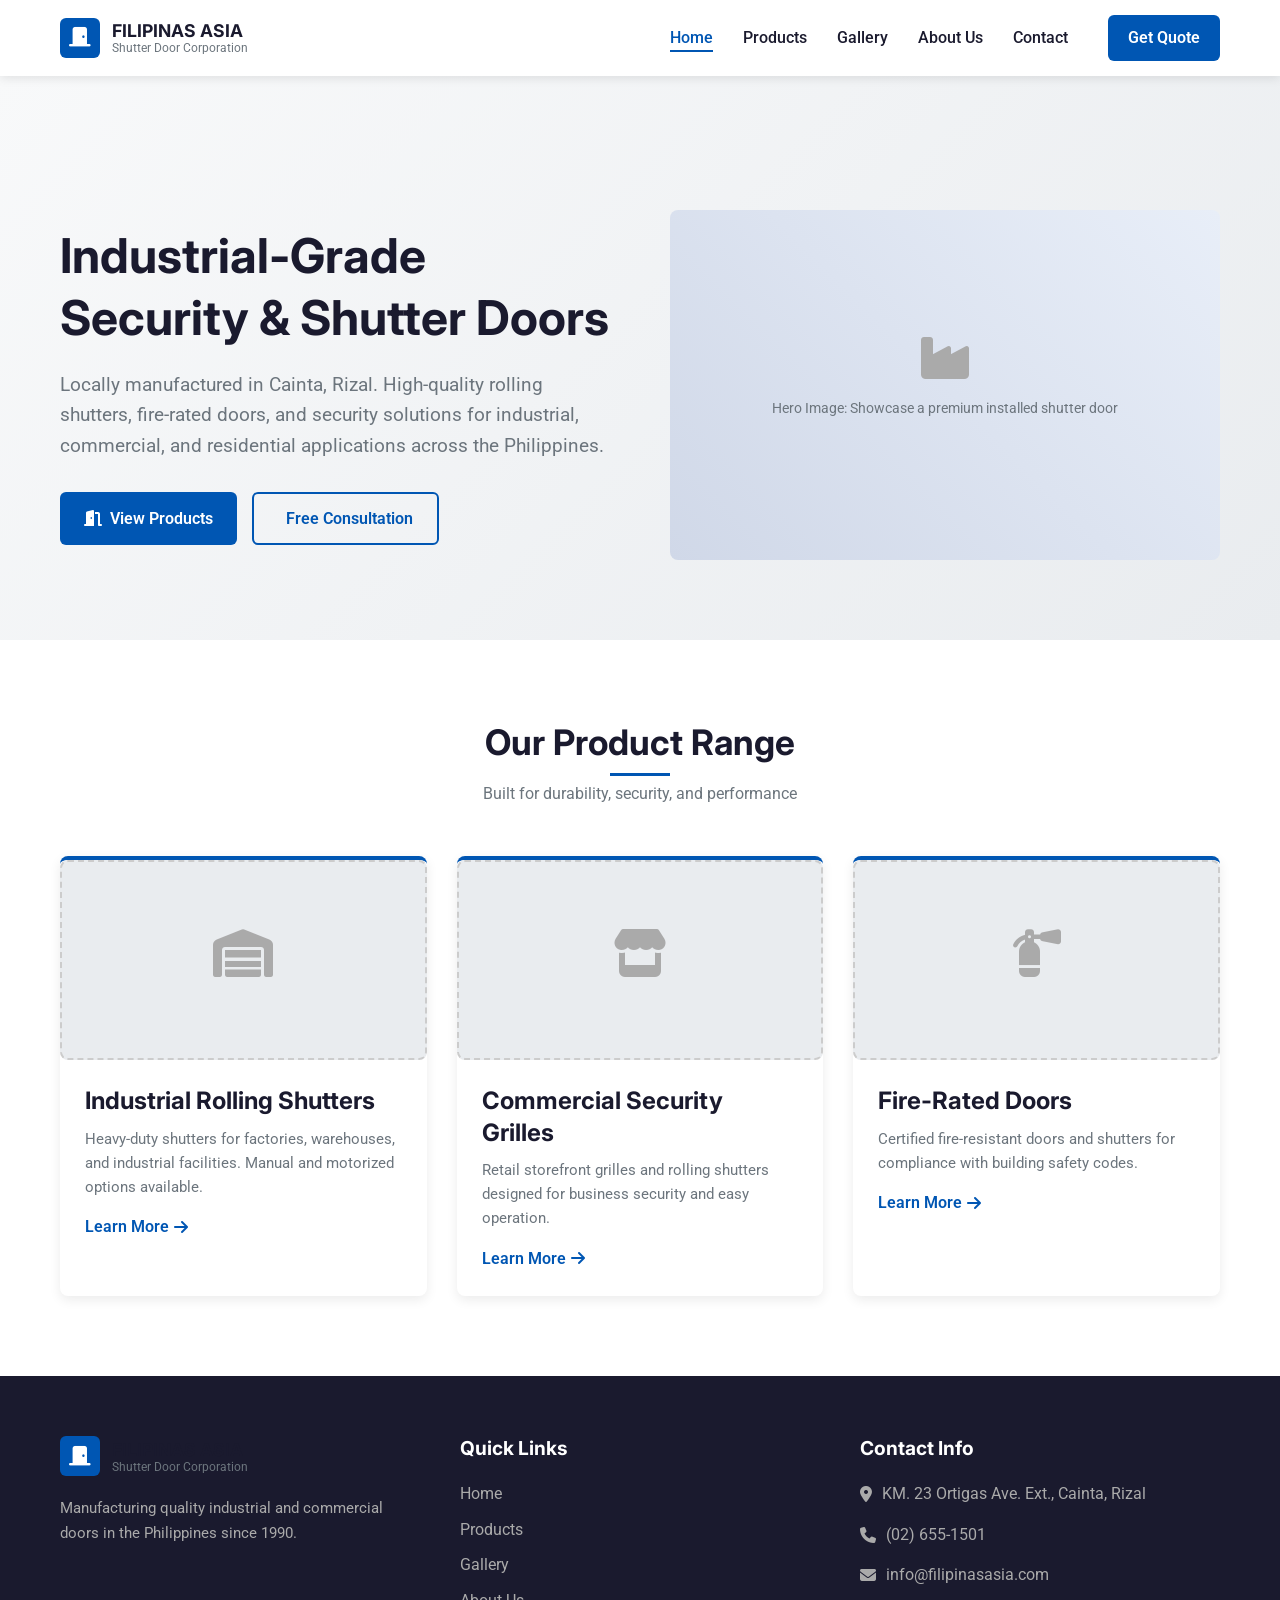
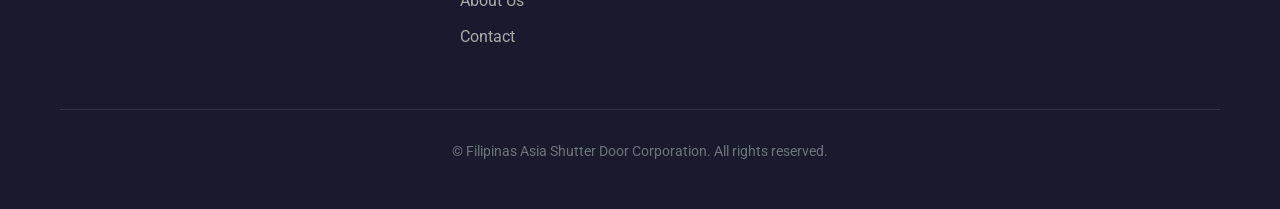
==== index.html @ d45005d9 "Draft of FASDC" ====
<!DOCTYPE html>
<html lang="en">
<head>
    <meta charset="UTF-8">
    <meta name="viewport" content="width=device-width, initial-scale=1.0">
    <title>Filipinas Asia Shutter Door Corp. | Industrial & Security Doors</title>
    <meta name="description" content="Manufacturer of high-quality industrial roller shutters, fire doors, and security doors in the Philippines. Local manufacturing in Cainta, Rizal.">
    
    <!-- Link to CSS -->
    <link rel="stylesheet" href="style.css">
    
    <!-- Link to Google Fonts -->
    <link rel="preconnect" href="https://fonts.googleapis.com">
    <link rel="preconnect" href="https://fonts.gstatic.com" crossorigin>
    <link href="https://fonts.googleapis.com/css2?family=Inter:wght@300;400;500;600;700&family=Roboto:wght@300;400;500;700&display=swap" rel="stylesheet">
    
    <!-- Link to Font Awesome for icons -->
    <link rel="stylesheet" href="https://cdnjs.cloudflare.com/ajax/libs/font-awesome/6.4.0/css/all.min.css">
</head>
<body>
    <!-- Navigation will go here -->
    <header class="header">
        <nav class="navbar">
            <div class="container">
                <a href="index.html" class="logo">
                    <!-- Replace with actual logo or text -->
                    <div class="logo-icon">
                        <i class="fas fa-door-closed"></i>
                    </div>
                    <div class="logo-text">
                        <span class="logo-main">FILIPINAS ASIA</span>
                        <span class="logo-sub">Shutter Door Corporation</span>
                    </div>
                </a>
                
                <!-- Mobile menu toggle -->
                <div class="nav-toggle" id="navToggle">
                    <i class="fas fa-bars"></i>
                </div>
                
                <!-- Navigation Menu -->
                <ul class="nav-menu" id="navMenu">
                    <li><a href="index.html" class="nav-link active">Home</a></li>
                    <li><a href="products.html" class="nav-link">Products</a></li>
                    <li><a href="gallery.html" class="nav-link">Gallery</a></li>
                    <li><a href="about.html" class="nav-link">About Us</a></li>
                    <li><a href="contact.html" class="nav-link">Contact</a></li>
                    <li><a href="contact.html#quote" class="nav-cta btn">Get Quote</a></li>
                </ul>
            </div>
        </nav>
    </header>

    <!-- Main content will go here - different for each page -->
    <main>
        <section class="hero">
            <div class="container">
                <div class="hero-content">
                    <h1 class="hero-title">Industrial-Grade Security & Shutter Doors</h1>
                    <p class="hero-subtitle">Locally manufactured in Cainta, Rizal. High-quality rolling shutters, fire-rated doors, and security solutions for industrial, commercial, and residential applications across the Philippines.</p>
                    <div class="hero-buttons">
                        <a href="products.html" class="btn btn-primary">
                            <i class="fas fa-door-open"></i> View Products
                        </a>
                        <a href="contact.html" class="btn btn-secondary">
                            <i class="fas fa-file-quote"></i> Free Consultation
                        </a>
                    </div>
                </div>
                <div class="hero-image">
                    <!-- Placeholder for a hero image -->
                    <div class="image-placeholder">
                        <i class="fas fa-industry"></i>
                        <p>Hero Image: Showcase a premium installed shutter door</p>
                    </div>
                </div>
            </div>
        </section>

        <!-- More sections will go here -->
        <section class="section featured-products">
            <div class="container">
                <h2 class="section-title">Our Product Range</h2>
                <p class="section-subtitle">Built for durability, security, and performance</p>
                
                <div class="products-grid">
                    <!-- Product 1 -->
                    <div class="product-card">
                        <div class="product-image">
                            <div class="image-placeholder">
                                <i class="fas fa-warehouse"></i>
                            </div>
                        </div>
                        <div class="product-content">
                            <h3>Industrial Rolling Shutters</h3>
                            <p>Heavy-duty shutters for factories, warehouses, and industrial facilities. Manual and motorized options available.</p>
                            <a href="products.html#industrial" class="btn-link">Learn More <i class="fas fa-arrow-right"></i></a>
                        </div>
                    </div>
                    
                    <!-- Product 2 -->
                    <div class="product-card">
                        <div class="product-image">
                            <div class="image-placeholder">
                                <i class="fas fa-store"></i>
                            </div>
                        </div>
                        <div class="product-content">
                            <h3>Commercial Security Grilles</h3>
                            <p>Retail storefront grilles and rolling shutters designed for business security and easy operation.</p>
                            <a href="products.html#commercial" class="btn-link">Learn More <i class="fas fa-arrow-right"></i></a>
                        </div>
                    </div>
                    
                    <!-- Product 3 -->
                    <div class="product-card">
                        <div class="product-image">
                            <div class="image-placeholder">
                                <i class="fas fa-fire-extinguisher"></i>
                            </div>
                        </div>
                        <div class="product-content">
                            <h3>Fire-Rated Doors</h3>
                            <p>Certified fire-resistant doors and shutters for compliance with building safety codes.</p>
                            <a href="products.html#fire-rated" class="btn-link">Learn More <i class="fas fa-arrow-right"></i></a>
                        </div>
                    </div>
                </div>
            </div>
        </section>
    </main>

    <!-- Footer -->
    <footer class="footer">
        <div class="container">
            <div class="footer-content">
                <div class="footer-about">
                    <div class="logo">
                        <div class="logo-icon">
                            <i class="fas fa-door-closed"></i>
                        </div>
                        <div class="logo-text">
                            <span class="logo-main">FILIPINAS ASIA</span>
                            <span class="logo-sub">Shutter Door Corporation</span>
                        </div>
                    </div>
                    <p>Manufacturing quality industrial and commercial doors in the Philippines since 1990.</p>
                </div>
                
                <div class="footer-links">
                    <h4>Quick Links</h4>
                    <ul>
                        <li><a href="index.html">Home</a></li>
                        <li><a href="products.html">Products</a></li>
                        <li><a href="gallery.html">Gallery</a></li>
                        <li><a href="about.html">About Us</a></li>
                        <li><a href="contact.html">Contact</a></li>
                    </ul>
                </div>
                
                <div class="footer-contact">
                    <h4>Contact Info</h4>
                    <p><i class="fas fa-map-marker-alt"></i> KM. 23 Ortigas Ave. Ext., Cainta, Rizal</p>
                    <p><i class="fas fa-phone"></i> (02) 655-1501</p>
                    <p><i class="fas fa-envelope"></i> info@filipinasasia.com</p>
                </div>
            </div>
            
            <div class="footer-bottom">
                <p>&copy; <span id="currentYear"></span> Filipinas Asia Shutter Door Corporation. All rights reserved.</p>
            </div>
        </div>
    </footer>

    <!-- Link to JavaScript -->
    <script src="js/main.js"></script>
</body>
</html>
---- style.css ----
/* ===== CSS RESET & BASE STYLES ===== */
* {
    margin: 0;
    padding: 0;
    box-sizing: border-box;
}

:root {
    /* Color Palette */
    --primary: #0056b3;       /* Professional Blue */
    --primary-dark: #003d82;
    --secondary: #f8b500;     /* Accent Gold */
    --dark: #1a1a2e;
    --light: #f8f9fa;
    --gray: #6c757d;
    --light-gray: #e9ecef;
    --white: #ffffff;
    
    /* Typography */
    --font-heading: 'Inter', sans-serif;
    --font-body: 'Roboto', sans-serif;
    
    /* Spacing & Effects */
    --shadow: 0 4px 12px rgba(0, 0, 0, 0.08);
    --transition: all 0.3s ease;
    --border-radius: 6px;
}

body {
    font-family: var(--font-body);
    line-height: 1.6;
    color: #333;
    background-color: var(--white);
    overflow-x: hidden;
}

.container {
    width: 100%;
    max-width: 1200px;
    margin: 0 auto;
    padding: 0 20px;
}

section {
    padding: 80px 0;
}

h1, h2, h3, h4 {
    font-family: var(--font-heading);
    font-weight: 700;
    line-height: 1.3;
    margin-bottom: 1rem;
    color: var(--dark);
}

h1 { font-size: 2.8rem; }
h2 { font-size: 2.2rem; }
h3 { font-size: 1.5rem; }
h4 { font-size: 1.2rem; }

p {
    margin-bottom: 1rem;
    color: var(--gray);
}

a {
    text-decoration: none;
    color: inherit;
    transition: var(--transition);
}

ul {
    list-style: none;
}

/* ===== UTILITY CLASSES ===== */
.btn {
    display: inline-flex;
    align-items: center;
    justify-content: center;
    gap: 8px;
    padding: 12px 24px;
    border-radius: var(--border-radius);
    font-weight: 600;
    font-size: 1rem;
    cursor: pointer;
    border: none;
    transition: var(--transition);
    text-align: center;
}

.btn-primary {
    background-color: var(--primary);
    color: var(--white);
}

.btn-primary:hover {
    background-color: var(--primary-dark);
    transform: translateY(-2px);
    box-shadow: var(--shadow);
}

.btn-secondary {
    background-color: transparent;
    color: var(--primary);
    border: 2px solid var(--primary);
}

.btn-secondary:hover {
    background-color: var(--light-gray);
    transform: translateY(-2px);
}

.btn-link {
    color: var(--primary);
    font-weight: 600;
    display: inline-flex;
    align-items: center;
    gap: 5px;
}

.btn-link:hover {
    color: var(--primary-dark);
    gap: 8px;
}

.image-placeholder {
    background-color: var(--light-gray);
    border: 2px dashed #ccc;
    border-radius: 8px;
    display: flex;
    flex-direction: column;
    align-items: center;
    justify-content: center;
    color: var(--gray);
    font-size: 0.9rem;
    padding: 40px;
    text-align: center;
    height: 100%;
    min-height: 200px;
}

.image-placeholder i {
    font-size: 3rem;
    color: #aaa;
    margin-bottom: 15px;
}

/* ===== NAVIGATION ===== */
.navbar {
    background-color: var(--white);
    box-shadow: 0 2px 10px rgba(0, 0, 0, 0.1);
    position: fixed;
    top: 0;
    width: 100%;
    z-index: 1000;
}

.navbar .container {
    display: flex;
    justify-content: space-between;
    align-items: center;
    padding: 15px 20px;
}

.logo {
    display: flex;
    align-items: center;
    gap: 12px;
}

.logo-icon {
    background-color: var(--primary);
    color: var(--white);
    width: 40px;
    height: 40px;
    border-radius: 6px;
    display: flex;
    align-items: center;
    justify-content: center;
    font-size: 1.2rem;
}

.logo-text {
    display: flex;
    flex-direction: column;
    line-height: 1.2;
}

.logo-main {
    font-family: var(--font-heading);
    font-weight: 700;
    font-size: 1.1rem;
    color: var(--dark);
}

.logo-sub {
    font-size: 0.75rem;
    color: var(--gray);
}

.nav-toggle {
    display: none;
    font-size: 1.5rem;
    cursor: pointer;
    color: var(--dark);
}

.nav-menu {
    display: flex;
    align-items: center;
    gap: 30px;
}

.nav-link {
    font-weight: 500;
    color: var(--dark);
    position: relative;
    padding: 5px 0;
}

.nav-link:hover,
.nav-link.active {
    color: var(--primary);
}

.nav-link.active::after {
    content: '';
    position: absolute;
    bottom: 0;
    left: 0;
    width: 100%;
    height: 2px;
    background-color: var(--primary);
}

.nav-cta {
    background-color: var(--primary);
    color: var(--white) !important;
    padding: 10px 20px !important;
    border-radius: var(--border-radius);
    margin-left: 10px;
}

.nav-cta:hover {
    background-color: var(--primary-dark);
}

/* ===== HERO SECTION ===== */
.hero {
    background: linear-gradient(135deg, #f8f9fa 0%, #e9ecef 100%);
    padding-top: 140px;
    padding-bottom: 80px;
    margin-top: 70px; /* Offset for fixed navbar */
}

.hero .container {
    display: grid;
    grid-template-columns: 1fr 1fr;
    gap: 60px;
    align-items: center;
}

.hero-title {
    font-size: 3rem;
    margin-bottom: 20px;
    color: var(--dark);
}

.hero-subtitle {
    font-size: 1.2rem;
    margin-bottom: 30px;
    color: var(--gray);
}

.hero-buttons {
    display: flex;
    gap: 15px;
    flex-wrap: wrap;
}

.hero-image .image-placeholder {
    min-height: 350px;
    border: none;
    background: linear-gradient(45deg, #d0d8e8, #e8eef8);
}

/* ===== SECTION STYLES ===== */
.section-title {
    text-align: center;
    margin-bottom: 15px;
    position: relative;
}

.section-title::after {
    content: '';
    position: absolute;
    bottom: -10px;
    left: 50%;
    transform: translateX(-50%);
    width: 60px;
    height: 3px;
    background-color: var(--primary);
}

.section-subtitle {
    text-align: center;
    max-width: 600px;
    margin: 0 auto 50px;
    color: var(--gray);
}

/* ===== PRODUCTS GRID ===== */
.products-grid {
    display: grid;
    grid-template-columns: repeat(auto-fill, minmax(300px, 1fr));
    gap: 30px;
}

.product-card {
    background-color: var(--white);
    border-radius: 8px;
    overflow: hidden;
    box-shadow: var(--shadow);
    transition: var(--transition);
    border-top: 4px solid var(--primary);
}

.product-card:hover {
    transform: translateY(-10px);
    box-shadow: 0 15px 30px rgba(0, 0, 0, 0.1);
}

.product-image {
    height: 200px;
    overflow: hidden;
}

.product-content {
    padding: 25px;
}

.product-content h3 {
    margin-bottom: 10px;
}

.product-content p {
    margin-bottom: 15px;
    font-size: 0.95rem;
}

/* ===== FOOTER ===== */
.footer {
    background-color: var(--dark);
    color: var(--white);
    padding: 60px 0 30px;
}

.footer-content {
    display: grid;
    grid-template-columns: repeat(auto-fit, minmax(250px, 1fr));
    gap: 40px;
    margin-bottom: 50px;
}

.footer-about .logo {
    margin-bottom: 20px;
}

.footer-about p {
    color: #aaa;
    font-size: 0.95rem;
}

.footer-links h4,
.footer-contact h4 {
    color: var(--white);
    margin-bottom: 20px;
    font-size: 1.2rem;
}

.footer-links ul li {
    margin-bottom: 10px;
}

.footer-links a {
    color: #aaa;
}

.footer-links a:hover {
    color: var(--white);
    padding-left: 5px;
}

.footer-contact p {
    color: #aaa;
    display: flex;
    align-items: center;
    gap: 10px;
    margin-bottom: 15px;
}

.footer-bottom {
    text-align: center;
    padding-top: 30px;
    border-top: 1px solid rgba(255, 255, 255, 0.1);
    color: #777;
    font-size: 0.9rem;
}

/* ===== RESPONSIVE DESIGN ===== */
@media (max-width: 992px) {
    .hero .container {
        grid-template-columns: 1fr;
        gap: 40px;
    }
    
    .hero-title {
        font-size: 2.5rem;
    }
    
    h1 { font-size: 2.4rem; }
    h2 { font-size: 2rem; }
}

@media (max-width: 768px) {
    .nav-toggle {
        display: block;
    }
    
    .nav-menu {
        position: fixed;
        top: 70px;
        left: 0;
        width: 100%;
        background-color: var(--white);
        flex-direction: column;
        padding: 20px;
        box-shadow: 0 10px 20px rgba(0, 0, 0, 0.1);
        transform: translateY(-100%);
        opacity: 0;
        visibility: hidden;
        transition: var(--transition);
        gap: 0;
    }
    
    .nav-menu.active {
        transform: translateY(0);
        opacity: 1;
        visibility: visible;
    }
    
    .nav-menu li {
        width: 100%;
        margin-bottom: 15px;
    }
    
    .nav-link {
        display: block;
        padding: 10px 0;
        border-bottom: 1px solid var(--light-gray);
    }
    
    .nav-cta {
        margin-left: 0;
        margin-top: 10px;
        display: block;
        text-align: center;
    }
    
    .hero {
        padding-top: 120px;
    }
    
    .hero-title {
        font-size: 2rem;
    }
    
    .hero-buttons {
        flex-direction: column;
    }
    
    .btn {
        width: 100%;
    }
    
    section {
        padding: 60px 0;
    }
}

@media (max-width: 576px) {
    .container {
        padding: 0 15px;
    }
    
    .hero-title {
        font-size: 1.8rem;
    }
    
    .products-grid {
        grid-template-columns: 1fr;
    }
}

/* Additional Styles for New Pages */

/* Page Header */
.page-header {
    background: linear-gradient(rgba(0, 86, 179, 0.9), rgba(0, 61, 130, 0.9)), url('../assets/header-bg.jpg');
    background-size: cover;
    background-position: center;
    color: white;
    text-align: center;
    padding: 100px 0 60px;
    margin-top: 70px;
}

.page-header h1 {
    color: white;
    font-size: 2.8rem;
    margin-bottom: 15px;
}

.page-header p {
    color: rgba(255, 255, 255, 0.9);
    font-size: 1.2rem;
    max-width: 700px;
    margin: 0 auto;
}

/* Light Background Section */
.light-bg {
    background-color: #f8f9fa;
}

/* About Page Styles */
.about-grid {
    display: grid;
    grid-template-columns: 1fr 1fr;
    gap: 60px;
    align-items: center;
}

.about-stats {
    display: flex;
    justify-content: space-between;
    margin-top: 40px;
    padding-top: 30px;
    border-top: 1px solid var(--light-gray);
}

.stat {
    text-align: center;
}

.stat h3 {
    color: var(--primary);
    font-size: 2.5rem;
    margin-bottom: 5px;
}

.stat p {
    font-size: 0.9rem;
    color: var(--gray);
}

.mission-grid {
    display: grid;
    grid-template-columns: repeat(auto-fit, minmax(300px, 1fr));
    gap: 30px;
}

.mission-card {
    background-color: white;
    padding: 30px;
    border-radius: 8px;
    box-shadow: var(--shadow);
    text-align: center;
}

.mission-icon {
    background-color: rgba(0, 86, 179, 0.1);
    color: var(--primary);
    width: 70px;
    height: 70px;
    border-radius: 50%;
    display: flex;
    align-items: center;
    justify-content: center;
    font-size: 1.8rem;
    margin: 0 auto 20px;
}

.advantages-grid {
    display: grid;
    grid-template-columns: repeat(auto-fit, minmax(250px, 1fr));
    gap: 30px;
    margin-top: 40px;
}

.advantage {
    text-align: center;
    padding: 25px;
}

.advantage i {
    font-size: 2.5rem;
    color: var(--primary);
    margin-bottom: 20px;
}

/* Products Page Styles */
.product-category {
    margin-bottom: 80px;
}

.category-header {
    text-align: center;
    margin-bottom: 40px;
}

.category-header h2 {
    color: var(--primary);
    margin-bottom: 10px;
}

.product-detail-card {
    display: grid;
    grid-template-columns: 300px 1fr;
    gap: 40px;
    background-color: white;
    border-radius: 8px;
    overflow: hidden;
    box-shadow: var(--shadow);
    margin-bottom: 30px;
}

.product-info h3 {
    margin-top: 0;
    color: var(--primary);
}

.product-specs {
    margin-top: 20px;
}

.product-specs li {
    display: flex;
    align-items: center;
    gap: 10px;
    margin-bottom: 10px;
}

.product-specs i {
    color: var(--success);
}

.services-grid {
    display: grid;
    grid-template-columns: repeat(auto-fit, minmax(250px, 1fr));
    gap: 30px;
}

.service-card {
    text-align: center;
    padding: 25px;
    background-color: white;
    border-radius: 8px;
    box-shadow: var(--shadow);
}

.service-icon {
    background-color: rgba(0, 86, 179, 0.1);
    color: var(--primary);
    width: 60px;
    height: 60px;
    border-radius: 50%;
    display: flex;
    align-items: center;
    justify-content: center;
    font-size: 1.5rem;
    margin: 0 auto 20px;
}

.cta-section {
    text-align: center;
    background: linear-gradient(135deg, var(--primary) 0%, var(--primary-dark) 100%);
    color: white;
}

.cta-section h2,
.cta-section p {
    color: white;
}

.cta-section .btn {
    background-color: white;
    color: var(--primary);
    font-size: 1.1rem;
    padding: 15px 30px;
}

.btn-large {
    padding: 15px 40px !important;
    font-size: 1.1rem !important;
}

/* Gallery Page Styles */
.gallery-filter {
    display: flex;
    justify-content: center;
    flex-wrap: wrap;
    gap: 10px;
    margin-bottom: 40px;
}

.filter-btn {
    padding: 10px 20px;
    background-color: white;
    border: 2px solid var(--light-gray);
    border-radius: 30px;
    cursor: pointer;
    font-weight: 600;
    transition: var(--transition);
}

.filter-btn.active,
.filter-btn:hover {
    background-color: var(--primary);
    color: white;
    border-color: var(--primary);
}

.gallery-grid {
    display: grid;
    grid-template-columns: repeat(auto-fill, minmax(300px, 1fr));
    gap: 30px;
}

.gallery-item {
    background-color: white;
    border-radius: 8px;
    overflow: hidden;
    box-shadow: var(--shadow);
    opacity: 0;
    transform: scale(0.8);
}

.gallery-image {
    height: 200px;
    overflow: hidden;
}

.gallery-info {
    padding: 20px;
}

.gallery-info h3 {
    margin-bottom: 10px;
}

.project-type {
    display: inline-block;
    background-color: var(--light-gray);
    color: var(--gray);
    padding: 5px 15px;
    border-radius: 20px;
    font-size: 0.85rem;
    margin-top: 10px;
}

.testimonials-grid {
    display: grid;
    grid-template-columns: repeat(auto-fit, minmax(300px, 1fr));
    gap: 30px;
}

.testimonial-card {
    background-color: white;
    padding: 30px;
    border-radius: 8px;
    box-shadow: var(--shadow);
}

.testimonial-content {
    font-style: italic;
    margin-bottom: 20px;
    position: relative;
}

.testimonial-content::before {
    content: '"';
    font-size: 3rem;
    color: var(--light-gray);
    position: absolute;
    top: -15px;
    left: -10px;
}

.testimonial-author h4 {
    color: var(--primary);
    margin-bottom: 5px;
}

/* Contact Page Styles */
.contact-grid {
    display: grid;
    grid-template-columns: 1fr 1fr;
    gap: 60px;
}

.contact-details {
    margin: 30px 0;
}

.contact-item {
    display: flex;
    gap: 20px;
    margin-bottom: 30px;
    align-items: flex-start;
}

.contact-icon {
    background-color: rgba(0, 86, 179, 0.1);
    color: var(--primary);
    width: 50px;
    height: 50px;
    border-radius: 50%;
    display: flex;
    align-items: center;
    justify-content: center;
    font-size: 1.2rem;
    flex-shrink: 0;
}

.contact-content h4 {
    margin-bottom: 5px;
}

.contact-content p {
    margin-bottom: 5px;
}

.map-link {
    color: var(--primary);
    font-weight: 600;
    font-size: 0.9rem;
}

.social-media {
    margin-top: 40px;
}

.social-links {
    display: flex;
    gap: 15px;
}

.social-link {
    display: flex;
    align-items: center;
    justify-content: center;
    width: 40px;
    height: 40px;
    border-radius: 50%;
    color: white;
    font-size: 1rem;
    transition: var(--transition);
}

.facebook { background-color: #1877f2; }
.linkedin { background-color: #0a66c2; }
.youtube { background-color: #ff0000; }
.instagram { background-color: #e4405f; }

.social-link:hover {
    transform: translateY(-3px);
    opacity: 0.9;
}

.contact-form-container {
    background-color: white;
    padding: 40px;
    border-radius: 8px;
    box-shadow: var(--shadow);
}

.form-header {
    margin-bottom: 30px;
    text-align: center;
}

.contact-form .form-group {
    margin-bottom: 20px;
}

.contact-form label {
    display: block;
    margin-bottom: 8px;
    font-weight: 600;
    color: var(--dark);
}

.contact-form input,
.contact-form select,
.contact-form textarea {
    width: 100%;
    padding: 12px 15px;
    border: 1px solid #ddd;
    border-radius: 4px;
    font-family: var(--font-body);
    font-size: 1rem;
    transition: var(--transition);
}

.contact-form input:focus,
.contact-form select:focus,
.contact-form textarea:focus {
    outline: none;
    border-color: var(--primary);
    box-shadow: 0 0 0 3px rgba(0, 86, 179, 0.1);
}

.form-row {
    display: grid;
    grid-template-columns: 1fr 1fr;
    gap: 20px;
}

.checkbox-group {
    display: flex;
    align-items: center;
    gap: 10px;
}

.checkbox-group input {
    width: auto;
}

.checkbox-group label {
    margin-bottom: 0;
    font-weight: normal;
}

.btn-block {
    width: 100%;
    padding: 15px;
    font-size: 1.1rem;
}

.form-note {
    font-size: 0.85rem;
    color: var(--gray);
    text-align: center;
    margin-top: 15px;
}

.map-container {
    margin: 40px 0;
}

.map-placeholder {
    background-color: var(--light-gray);
    border: 2px dashed #ccc;
    border-radius: 8px;
    padding: 60px;
    text-align: center;
    color: var(--gray);
}

.map-placeholder i {
    font-size: 3rem;
    color: #aaa;
    margin-bottom: 15px;
}

.location-details {
    display: grid;
    grid-template-columns: repeat(auto-fit, minmax(250px, 1fr));
    gap: 30px;
    margin-top: 40px;
}

.location-card {
    text-align: center;
    padding: 25px;
    background-color: white;
    border-radius: 8px;
    box-shadow: var(--shadow);
}

.location-card i {
    font-size: 2rem;
    color: var(--primary);
    margin-bottom: 15px;
}

/* FAQ Styles */
.faq-grid {
    max-width: 800px;
    margin: 0 auto;
}

.faq-item {
    background-color: white;
    border-radius: 8px;
    margin-bottom: 15px;
    overflow: hidden;
    box-shadow: var(--shadow);
}

.faq-question {
    padding: 20px;
    cursor: pointer;
    display: flex;
    justify-content: space-between;
    align-items: center;
}

.faq-question h4 {
    margin-bottom: 0;
    font-size: 1.1rem;
}

.faq-answer {
    padding: 0 20px;
}

/* Form Error States */
.form-group.error input,
.form-group.error select,
.form-group.error textarea {
    border-color: #dc3545;
}

/* Responsive Design */
@media (max-width: 992px) {
    .about-grid,
    .contact-grid {
        grid-template-columns: 1fr;
        gap: 40px;
    }
    
    .product-detail-card {
        grid-template-columns: 1fr;
    }
    
    .form-row {
        grid-template-columns: 1fr;
        gap: 0;
    }
}

@media (max-width: 768px) {
    .page-header {
        padding: 80px 0 40px;
    }
    
    .page-header h1 {
        font-size: 2.2rem;
    }
    
    .about-stats {
        flex-direction: column;
        gap: 25px;
    }
    
    .gallery-filter {
        justify-content: flex-start;
        overflow-x: auto;
        padding-bottom: 10px;
    }
    
    .contact-form-container {
        padding: 25px;
    }
}

@media (max-width: 576px) {
    .mission-grid,
    .advantages-grid,
    .services-grid,
    .testimonials-grid {
        grid-template-columns: 1fr;
    }
}
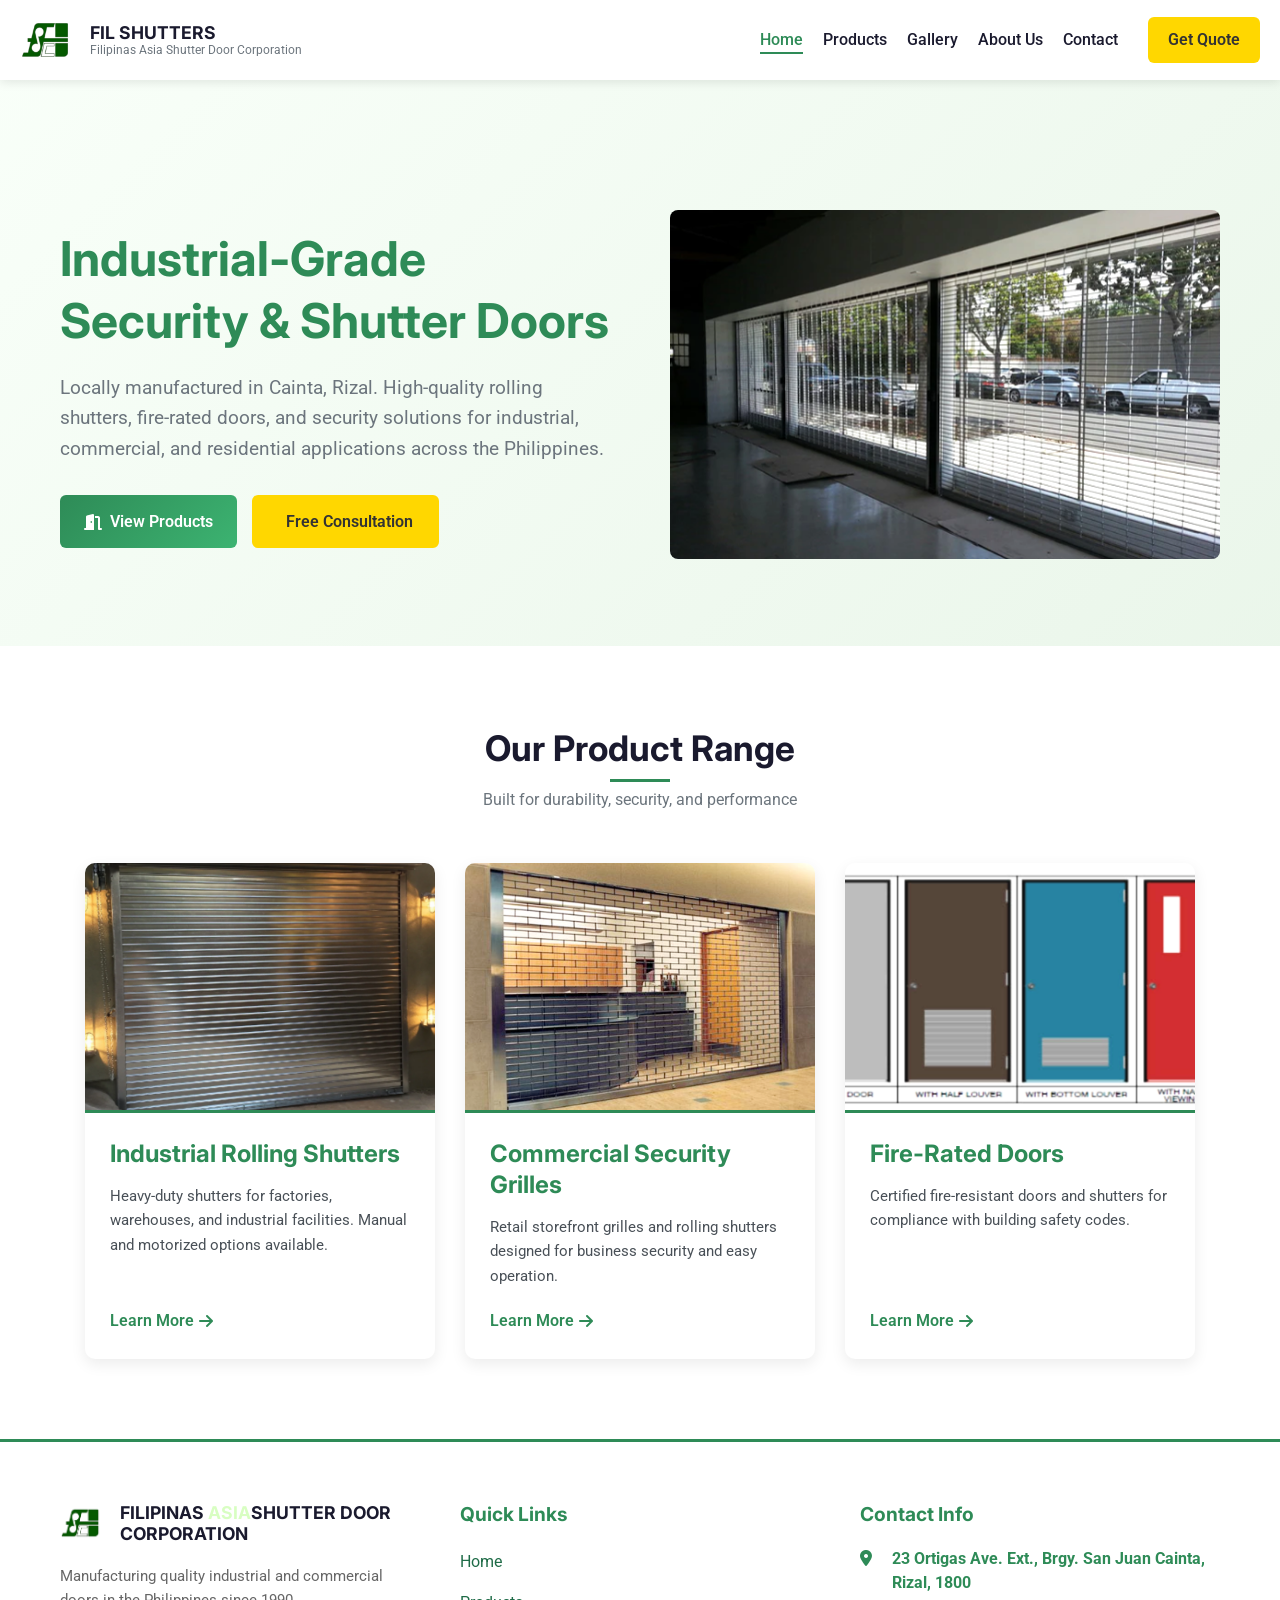
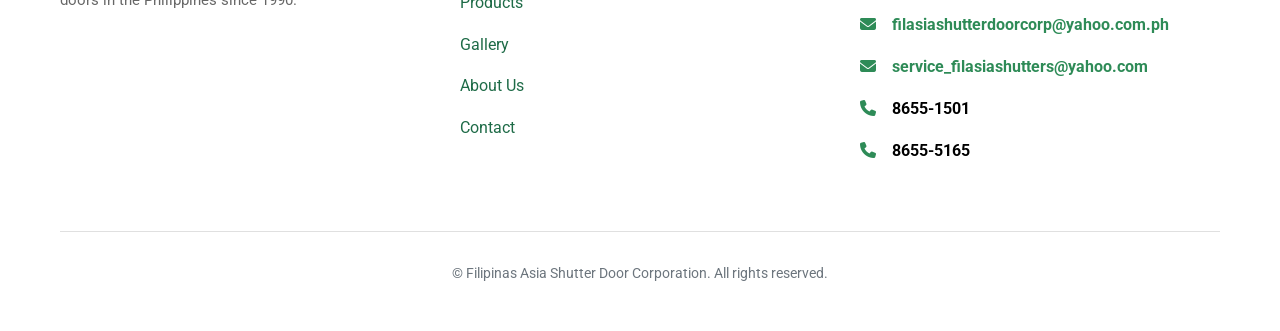
==== commit 5d08ebad: "Home Page almost done, Products images not fix, Gallery not yet touch, about us somehow done, contac" ====
--- a/index.html
+++ b/index.html
@@ -6,31 +6,23 @@
     <title>Filipinas Asia Shutter Door Corp. | Industrial & Security Doors</title>
     <meta name="description" content="Manufacturer of high-quality industrial roller shutters, fire doors, and security doors in the Philippines. Local manufacturing in Cainta, Rizal.">
     
-    <!-- Link to CSS -->
     <link rel="stylesheet" href="style.css">
-    
-    <!-- Link to Google Fonts -->
     <link rel="preconnect" href="https://fonts.googleapis.com">
     <link rel="preconnect" href="https://fonts.gstatic.com" crossorigin>
     <link href="https://fonts.googleapis.com/css2?family=Inter:wght@300;400;500;600;700&family=Roboto:wght@300;400;500;700&display=swap" rel="stylesheet">
-    
-    <!-- Link to Font Awesome for icons -->
     <link rel="stylesheet" href="https://cdnjs.cloudflare.com/ajax/libs/font-awesome/6.4.0/css/all.min.css">
 </head>
 <body>
-    <!-- Navigation will go here -->
+    <!-- Navigation-->
     <header class="header">
         <nav class="navbar">
             <div class="container">
                 <a href="index.html" class="logo">
-                    <!-- Replace with actual logo or text -->
-                    <div class="logo-icon">
-                        <i class="fas fa-door-closed"></i>
-                    </div>
-                    <div class="logo-text">
-                        <span class="logo-main">FILIPINAS ASIA</span>
-                        <span class="logo-sub">Shutter Door Corporation</span>
-                    </div>
+                    <img src="Assets/logo.png" alt="logo" style="height: 50px; width: auto; margin-right: 10px;">
+                         <div class="logo-text">
+                         <span class="logo-main">FIL SHUTTERS</span>
+                         <span class="logo-sub">Filipinas Asia Shutter Door Corporation</span>
+                     </div>
                 </a>
                 
                 <!-- Mobile menu toggle -->
@@ -68,10 +60,8 @@
                     </div>
                 </div>
                 <div class="hero-image">
-                    <!-- Placeholder for a hero image -->
-                    <div class="image-placeholder">
-                        <i class="fas fa-industry"></i>
-                        <p>Hero Image: Showcase a premium installed shutter door</p>
+                        <img src="Assets/shutter1.png" alt="Industrial Shutter Doors" style="width:100%;height:100%;object-fit:cover;border-radius:8px;">
+                        </div>
                     </div>
                 </div>
             </div>
@@ -87,10 +77,8 @@
                     <!-- Product 1 -->
                     <div class="product-card">
                         <div class="product-image">
-                            <div class="image-placeholder">
-                                <i class="fas fa-warehouse"></i>
+                            <img src="Assets/shutter.png" alt="Rolling Shutters" style="width:100%;height:100%;object-fit:cover;">
                             </div>
-                        </div>
                         <div class="product-content">
                             <h3>Industrial Rolling Shutters</h3>
                             <p>Heavy-duty shutters for factories, warehouses, and industrial facilities. Manual and motorized options available.</p>
@@ -101,10 +89,8 @@
                     <!-- Product 2 -->
                     <div class="product-card">
                         <div class="product-image">
-                            <div class="image-placeholder">
-                                <i class="fas fa-store"></i>
+                            <img src="Assets/shutter2.png" alt="Grille Shutter" style="width:100%;height:100%;object-fit:cover;">
                             </div>
-                        </div>
                         <div class="product-content">
                             <h3>Commercial Security Grilles</h3>
                             <p>Retail storefront grilles and rolling shutters designed for business security and easy operation.</p>
@@ -115,10 +101,8 @@
                     <!-- Product 3 -->
                     <div class="product-card">
                         <div class="product-image">
-                            <div class="image-placeholder">
-                                <i class="fas fa-fire-extinguisher"></i>
+                            <img src="Assets/metaldoor.png" alt="Fire Door" style="width:100%;height:100%;object-fit:cover;">
                             </div>
-                        </div>
                         <div class="product-content">
                             <h3>Fire-Rated Doors</h3>
                             <p>Certified fire-resistant doors and shutters for compliance with building safety codes.</p>
@@ -133,44 +117,55 @@
     <!-- Footer -->
     <footer class="footer">
         <div class="container">
-            <div class="footer-content">
-                <div class="footer-about">
-                    <div class="logo">
-                        <div class="logo-icon">
-                            <i class="fas fa-door-closed"></i>
-                        </div>
-                        <div class="logo-text">
-                            <span class="logo-main">FILIPINAS ASIA</span>
-                            <span class="logo-sub">Shutter Door Corporation</span>
-                        </div>
+        <div class="footer-content">
+            <div class="footer-about">
+                <div class="logo">
+                    <img src="Assets/logo.png" alt="logo" style="height: 40px; width: auto; margin-right: 10px;">
+                    <div class="logo-text">
+                        <span class="logo-main">FILIPINAS <element style="color:#d8fec2;">ASIA</element>SHUTTER DOOR CORPORATION</span>
                     </div>
-                    <p>Manufacturing quality industrial and commercial doors in the Philippines since 1990.</p>
                 </div>
-                
-                <div class="footer-links">
-                    <h4>Quick Links</h4>
-                    <ul>
-                        <li><a href="index.html">Home</a></li>
-                        <li><a href="products.html">Products</a></li>
-                        <li><a href="gallery.html">Gallery</a></li>
-                        <li><a href="about.html">About Us</a></li>
-                        <li><a href="contact.html">Contact</a></li>
-                    </ul>
-                </div>
-                
-                <div class="footer-contact">
-                    <h4>Contact Info</h4>
-                    <p><i class="fas fa-map-marker-alt"></i> KM. 23 Ortigas Ave. Ext., Cainta, Rizal</p>
-                    <p><i class="fas fa-phone"></i> (02) 655-1501</p>
-                    <p><i class="fas fa-envelope"></i> info@filipinasasia.com</p>
-                </div>
+                <p>Manufacturing quality industrial and commercial doors in the Philippines since 1990.</p>
             </div>
             
-            <div class="footer-bottom">
-                <p>&copy; <span id="currentYear"></span> Filipinas Asia Shutter Door Corporation. All rights reserved.</p>
+            <div class="footer-links">
+                <h4>Quick Links</h4>
+                <ul>
+                    <li><a href="index.html">Home</a></li>
+                    <li><a href="products.html">Products</a></li>
+                    <li><a href="gallery.html">Gallery</a></li>
+                    <li><a href="about.html">About Us</a></li>
+                    <li><a href="contact.html">Contact</a></li>
+                </ul>
             </div>
+            
+            <div class="footer-contact">
+    <h4>Contact Info</h4>
+    <p><i class="fas fa-map-marker-alt"></i> 
+        <a href="https://maps.app.goo.gl/1oWoqXr9N194UMi5A" target="_blank" rel="noopener noreferrer">
+            <strong>23 Ortigas Ave. Ext., Brgy. San Juan Cainta, Rizal, 1800</strong>
+        </a>
+    </p>
+    <p><i class="fas fa-envelope"></i> 
+        <a href="mailto:filasiashutterdoorcorp@yahoo.com.ph?subject=Inquiry%20from%20Website&body=Hello%20Filipinas%20Asia%20Shutter%20Door%20Corp.,%0A%0AI%20would%20like%20to%20inquire%20about%20your%20products/services.">
+            <strong>filasiashutterdoorcorp@yahoo.com.ph</strong>
+        </a>
+    </p>
+    <p><i class="fas fa-envelope"></i> 
+        <a href="mailto:service_filasiashutters@yahoo.com?subject=Inquiry%20from%20Website&body=Hello%20Filipinas%20Asia%20Shutter%20Door%20Corp.,%0A%0AI%20would%20like%20to%20inquire%20about%20your%20products/services.">
+            <strong>service_filasiashutters@yahoo.com</strong>
+        </a>
+    </p>
+        <p><i class="fas fa-phone"></i> <strong>8655-1501</strong></p>
+        <p><i class="fas fa-phone"></i> <strong>8655-5165</strong></p>
+</div>
         </div>
-    </footer>
+        
+        <div class="footer-bottom">
+            <p>&copy; <span id="currentYear"></span> Filipinas Asia Shutter Door Corporation. All rights reserved.</p>
+        </div>
+    </div>
+</footer>
 
     <!-- Link to JavaScript -->
     <script src="js/main.js"></script>
--- a/style.css
+++ b/style.css
@@ -6,15 +6,25 @@
 }
 
 :root {
-    /* Color Palette */
-    --primary: #0056b3;       /* Professional Blue */
-    --primary-dark: #003d82;
-    --secondary: #f8b500;     /* Accent Gold */
-    --dark: #1a1a2e;
-    --light: #f8f9fa;
-    --gray: #6c757d;
-    --light-gray: #e9ecef;
+    /* Primary Brand Colors */
+    --primary: #2e8b57;       /* Sea Green - Professional, reliable */
+    --primary-dark: #1e6b47;  /* Darker green for hover states */
+    --primary-light: #3cb371; /* Lighter green for accents */
+    
+    /* Secondary Colors */
+    --secondary: #ffd700;     /* Bright Yellow/Gold - for CTAs, highlights */
+    --secondary-dark: #daa520; /* Darker yellow for hover */
+    
+    /* Neutral Colors */
     --white: #ffffff;
+    --light: #f8f9fa;        /* Light gray/white for backgrounds */
+    --light-gray: #e9ecef;   /* Borders, dividers */
+    --gray: #6c757d;         /* Text, secondary info */
+    --dark: #1a1a2e;         /* Dark text for headings */
+    
+    /* Additional Green Variations (for gradients) */
+    --green-accent: #32cd32;  /* Lime green accent */
+    --forest-green: #228b22;  /* Forest green */
     
     /* Typography */
     --font-heading: 'Inter', sans-serif;
@@ -92,22 +102,25 @@
 .btn-primary {
     background-color: var(--primary);
     color: var(--white);
+    border: 2px solid var(--primary);
 }
 
 .btn-primary:hover {
     background-color: var(--primary-dark);
+    border-color: var(--primary-dark);
     transform: translateY(-2px);
     box-shadow: var(--shadow);
 }
 
 .btn-secondary {
-    background-color: transparent;
-    color: var(--primary);
-    border: 2px solid var(--primary);
+    background-color: var(--secondary);
+    color: var(--dark);
+    border: 2px solid var(--secondary);
 }
 
 .btn-secondary:hover {
-    background-color: var(--light-gray);
+    background-color: var(--secondary-dark);
+    border-color: var(--secondary-dark);
     transform: translateY(-2px);
 }
 
@@ -146,7 +159,6 @@
     margin-bottom: 15px;
 }
 
-/* ===== NAVIGATION ===== */
 .navbar {
     background-color: var(--white);
     box-shadow: 0 2px 10px rgba(0, 0, 0, 0.1);
@@ -158,15 +170,17 @@
 
 .navbar .container {
     display: flex;
-    justify-content: space-between;
     align-items: center;
     padding: 15px 20px;
+    max-width: 100%; 
+    margin: 0 auto;
+    justify-content: space-between; 
 }
 
 .logo {
     display: flex;
     align-items: center;
-    gap: 12px;
+    gap: 10px;
 }
 
 .logo-icon {
@@ -206,10 +220,11 @@
     color: var(--dark);
 }
 
-.nav-menu {
-    display: flex;
-    align-items: center;
-    gap: 30px;
+.nav-menu { 
+    display: flex;
+    align-items: center;
+    gap: 20px;
+    margin-left: auto;  
 }
 
 .nav-link {
@@ -235,23 +250,23 @@
 }
 
 .nav-cta {
-    background-color: var(--primary);
-    color: var(--white) !important;
+    background-color: var(--secondary);
+    color: var(--dark) !important;
     padding: 10px 20px !important;
     border-radius: var(--border-radius);
     margin-left: 10px;
 }
 
 .nav-cta:hover {
-    background-color: var(--primary-dark);
+    background-color: var(--secondary-dark);
 }
 
 /* ===== HERO SECTION ===== */
 .hero {
-    background: linear-gradient(135deg, #f8f9fa 0%, #e9ecef 100%);
+    background: linear-gradient(135deg, #f8fff8 0%, #e8f5e8 100%);
     padding-top: 140px;
     padding-bottom: 80px;
-    margin-top: 70px; /* Offset for fixed navbar */
+    margin-top: 70px;
 }
 
 .hero .container {
@@ -264,7 +279,7 @@
 .hero-title {
     font-size: 3rem;
     margin-bottom: 20px;
-    color: var(--dark);
+    color: var(--primary);
 }
 
 .hero-subtitle {
@@ -313,17 +328,24 @@
 /* ===== PRODUCTS GRID ===== */
 .products-grid {
     display: grid;
-    grid-template-columns: repeat(auto-fill, minmax(300px, 1fr));
+    grid-template-columns: repeat(auto-fit, minmax(300px, 350px)); 
     gap: 30px;
+    justify-content: center; 
+    margin-top: 30px;
 }
 
 .product-card {
-    background-color: var(--white);
-    border-radius: 8px;
+    width: 100%;
+    max-width: 350px;
+    background: white;
+    border-radius: 10px;
     overflow: hidden;
-    box-shadow: var(--shadow);
-    transition: var(--transition);
-    border-top: 4px solid var(--primary);
+    box-shadow: 0 5px 15px rgba(0, 0, 0, 0.08);
+    transition: transform 0.3s ease, box-shadow 0.3s ease;
+}
+.products-grid:has(> *:only-child) {
+    grid-template-columns: minmax(300px, 350px);
+    justify-content: center; 
 }
 
 .product-card:hover {
@@ -338,6 +360,8 @@
 
 .product-content {
     padding: 25px;
+    flex-grow: 1;
+    display: flex;
 }
 
 .product-content h3 {
@@ -347,13 +371,16 @@
 .product-content p {
     margin-bottom: 15px;
     font-size: 0.95rem;
-}
-
+    flex-grow: 1;
+}
+
+/* ===== FOOTER ===== */
 /* ===== FOOTER ===== */
 .footer {
-    background-color: var(--dark);
-    color: var(--white);
+    background-color: white !important;
+    color: #333 !important;
     padding: 60px 0 30px;
+    border-top: 3px solid var(--primary);
 }
 
 .footer-content {
@@ -368,44 +395,79 @@
 }
 
 .footer-about p {
-    color: #aaa;
+    color: #666 !important;
     font-size: 0.95rem;
+    line-height: 1.6;
 }
 
 .footer-links h4,
 .footer-contact h4 {
-    color: var(--white);
+    color: var(--primary) !important; 
     margin-bottom: 20px;
     font-size: 1.2rem;
+    font-weight: 700;
 }
 
 .footer-links ul li {
-    margin-bottom: 10px;
+    margin-bottom: 12px;
 }
 
 .footer-links a {
-    color: #aaa;
+    color: var(--brand-green-dark);
+    display: inline-block;
+    padding: 2px 0;
+    transition: var(--transition);
 }
 
 .footer-links a:hover {
-    color: var(--white);
-    padding-left: 5px;
+    color: var(--primary) !important;
+    padding-left: 8px;
 }
 
 .footer-contact p {
-    color: #aaa;
-    display: flex;
-    align-items: center;
-    gap: 10px;
-    margin-bottom: 15px;
+    color: #000000 !important;
+    display: flex;
+    align-items: flex-start;
+    gap: 12px;
+    margin-bottom: 18px;
+    line-height: 1.5;
+}
+
+.footer-contact i {
+    color: var(--primary) !important;
+    margin-top: 3px;
+    min-width: 20px;
+}
+
+.footer-contact a {
+    color: var(--primary) !important;
+    text-decoration: none;
+    transition: var(--transition);
+}
+
+.footer-contact a:hover {
+    color: var(--primary-dark) !important;
+    text-decoration: underline;
 }
 
 .footer-bottom {
     text-align: center;
     padding-top: 30px;
-    border-top: 1px solid rgba(255, 255, 255, 0.1);
-    color: #777;
+    border-top: 1px solid #e0e0e0 !important;
+    color: #3a3535 !important;
     font-size: 0.9rem;
+}
+
+/* Responsive footer */
+@media (max-width: 768px) {
+    .footer {
+        padding: 40px 0 20px;
+    }
+    
+    .footer-content {
+        gap: 30px;
+        margin-bottom: 30px;
+    }
 }
 
 /* ===== RESPONSIVE DESIGN ===== */
@@ -919,7 +981,7 @@
 .contact-form textarea:focus {
     outline: none;
     border-color: var(--primary);
-    box-shadow: 0 0 0 3px rgba(0, 86, 179, 0.1);
+    box-shadow: 0 0 0 3px rgba(46, 139, 87, 0.1);
 }
 
 .form-row {
@@ -1084,4 +1146,226 @@
     .testimonials-grid {
         grid-template-columns: 1fr;
     }
+}
+
+/* ===== GREEN & YELLOW BRAND THEME ===== */
+
+:root {
+    /* Primary Brand Greens */
+    --brand-green: #2e8b57;
+    --brand-green-dark: #1e6b47;
+    --brand-green-light: #3cb371;
+    
+    /* Brand Yellow */
+    --brand-yellow: #ffd700;
+    --brand-yellow-dark: #daa520;
+}
+
+/* Apply green theme */
+.hero {
+    background: linear-gradient(135deg, rgba(248, 255, 248, 0.9) 0%, rgba(232, 245, 232, 0.9) 100%);
+}
+
+/* Green accents */
+.section-title::after,
+.nav-link.active::after,
+.product-card {
+    border-top-color: var(--brand-green);
+}
+
+/* Yellow CTAs */
+.btn-primary {
+    background: linear-gradient(135deg, var(--brand-green) 0%, var(--brand-green-light) 100%);
+    color: white;
+    border: none;
+}
+
+.btn-secondary {
+    background: var(--brand-yellow);
+    color: #333;
+    border: 2px solid var(--brand-yellow);
+}
+
+.btn-secondary:hover {
+    background: var(--brand-yellow-dark);
+    border-color: var(--brand-yellow-dark);
+}
+
+/* Navigation */
+.nav-cta {
+    background: var(--brand-yellow);
+    color: #333 !important;
+}
+
+.nav-cta:hover {
+    background: var(--brand-yellow-dark);
+}
+
+/* Footer green 
+.footer {
+    background: linear-gradient(135deg, var(--brand-green-dark) 0%, var(--brand-green) 100%);
+}*/
+
+/* Product cards with green accents */
+.product-card:hover {
+    border-top-color: var(--brand-green-light);
+    box-shadow: 0 10px 30px rgba(46, 139, 87, 0.15);
+}
+
+/* Form focus states */
+input:focus, select:focus, textarea:focus {
+    border-color: var(--brand-green) !important;
+    box-shadow: 0 0 0 3px rgba(46, 139, 87, 0.1) !important;
+}
+
+/* Links */
+a {
+    color: var(--brand-green);
+}
+
+a:hover {
+    color: var(--brand-green-dark);
+}
+
+/* Icons */
+.fa-primary {
+    color: var(--brand-green);
+}
+
+.fa-secondary {
+    color: var(--brand-yellow);
+}
+
+.products-grid {
+    display: grid;
+    grid-template-columns: repeat(auto-fit, minmax(300px, 350px));
+    gap: 30px;
+    justify-content: center;
+    margin-top: 30px;
+}
+
+.product-card {
+    width: 100%;
+    max-width: 350px;
+    background: white;
+    border-radius: 10px;
+    overflow: hidden;
+    box-shadow: 0 5px 15px rgba(0, 0, 0, 0.08);
+    transition: transform 0.3s ease, box-shadow 0.3s ease;
+    display: flex;
+    flex-direction: column;
+    height: 100%;
+}
+
+.product-image {
+    height: 250px;
+    background: #f8f9fa;
+    display: flex;
+    align-items: center;
+    justify-content: center;
+    border-bottom: 3px solid var(--primary);
+    flex-shrink: 0;
+}
+
+.product-content {
+    padding: 25px;
+    flex-grow: 1;
+    display: flex;
+    flex-direction: column;
+}
+
+.product-content h3 {
+    margin-bottom: 15px;
+    color: var(--primary);
+    font-size: 1.5rem;
+}
+
+.product-content p {
+    margin-bottom: 20px;
+    line-height: 1.6;
+    color: #495057;
+}
+
+.product-features {
+    list-style: none;
+    padding: 0;
+    margin: 20px 0;
+    flex-grow: 1;
+}
+
+.product-features li {
+    padding: 8px 0;
+    border-bottom: 1px solid #f1f1f1;
+    display: flex;
+    align-items: center;
+}
+
+.product-features li:last-child {
+    border-bottom: none;
+}
+
+.product-features i {
+    color: #28a745;
+    margin-right: 10px;
+    min-width: 20px;
+}
+
+.product-cta {
+    margin-top: auto;
+    background: var(--primary);
+    color: white;
+    border: none;
+    padding: 12px 25px;
+    border-radius: 5px;
+    font-weight: 600;
+    cursor: pointer;
+    display: inline-flex;
+    align-items: center;
+    justify-content: center;
+    gap: 8px;
+    transition: background 0.3s ease;
+    text-decoration: none;
+    text-align: center;
+}
+
+.product-cta:hover {
+    background: var(--primary-dark);
+}
+
+.products-grid:has(> *:only-child) {
+    grid-template-columns: minmax(300px, 350px);
+}
+
+.products-grid:has(> *:nth-child(2):last-child) {
+    grid-template-columns: repeat(2, minmax(300px, 350px));
+}
+
+@media (max-width: 1100px) {
+    .products-grid:has(> *:nth-child(2):last-child) {
+        grid-template-columns: repeat(2, minmax(280px, 350px));
+    }
+}
+
+@media (max-width: 900px) {
+    .products-grid:has(> *:nth-child(2):last-child) {
+        grid-template-columns: 1fr;
+        max-width: 400px;
+    }
+}
+
+@media (max-width: 768px) {
+    .products-grid {
+        grid-template-columns: 1fr;
+        max-width: 400px;
+        margin-left: auto;
+        margin-right: auto;
+    }
+    
+    .products-grid:has(> *:only-child) {
+        grid-template-columns: 1fr;
+    }
+    
+    .products-grid:has(> *:nth-child(2):last-child) {
+        grid-template-columns: 1fr;
+    }
 }
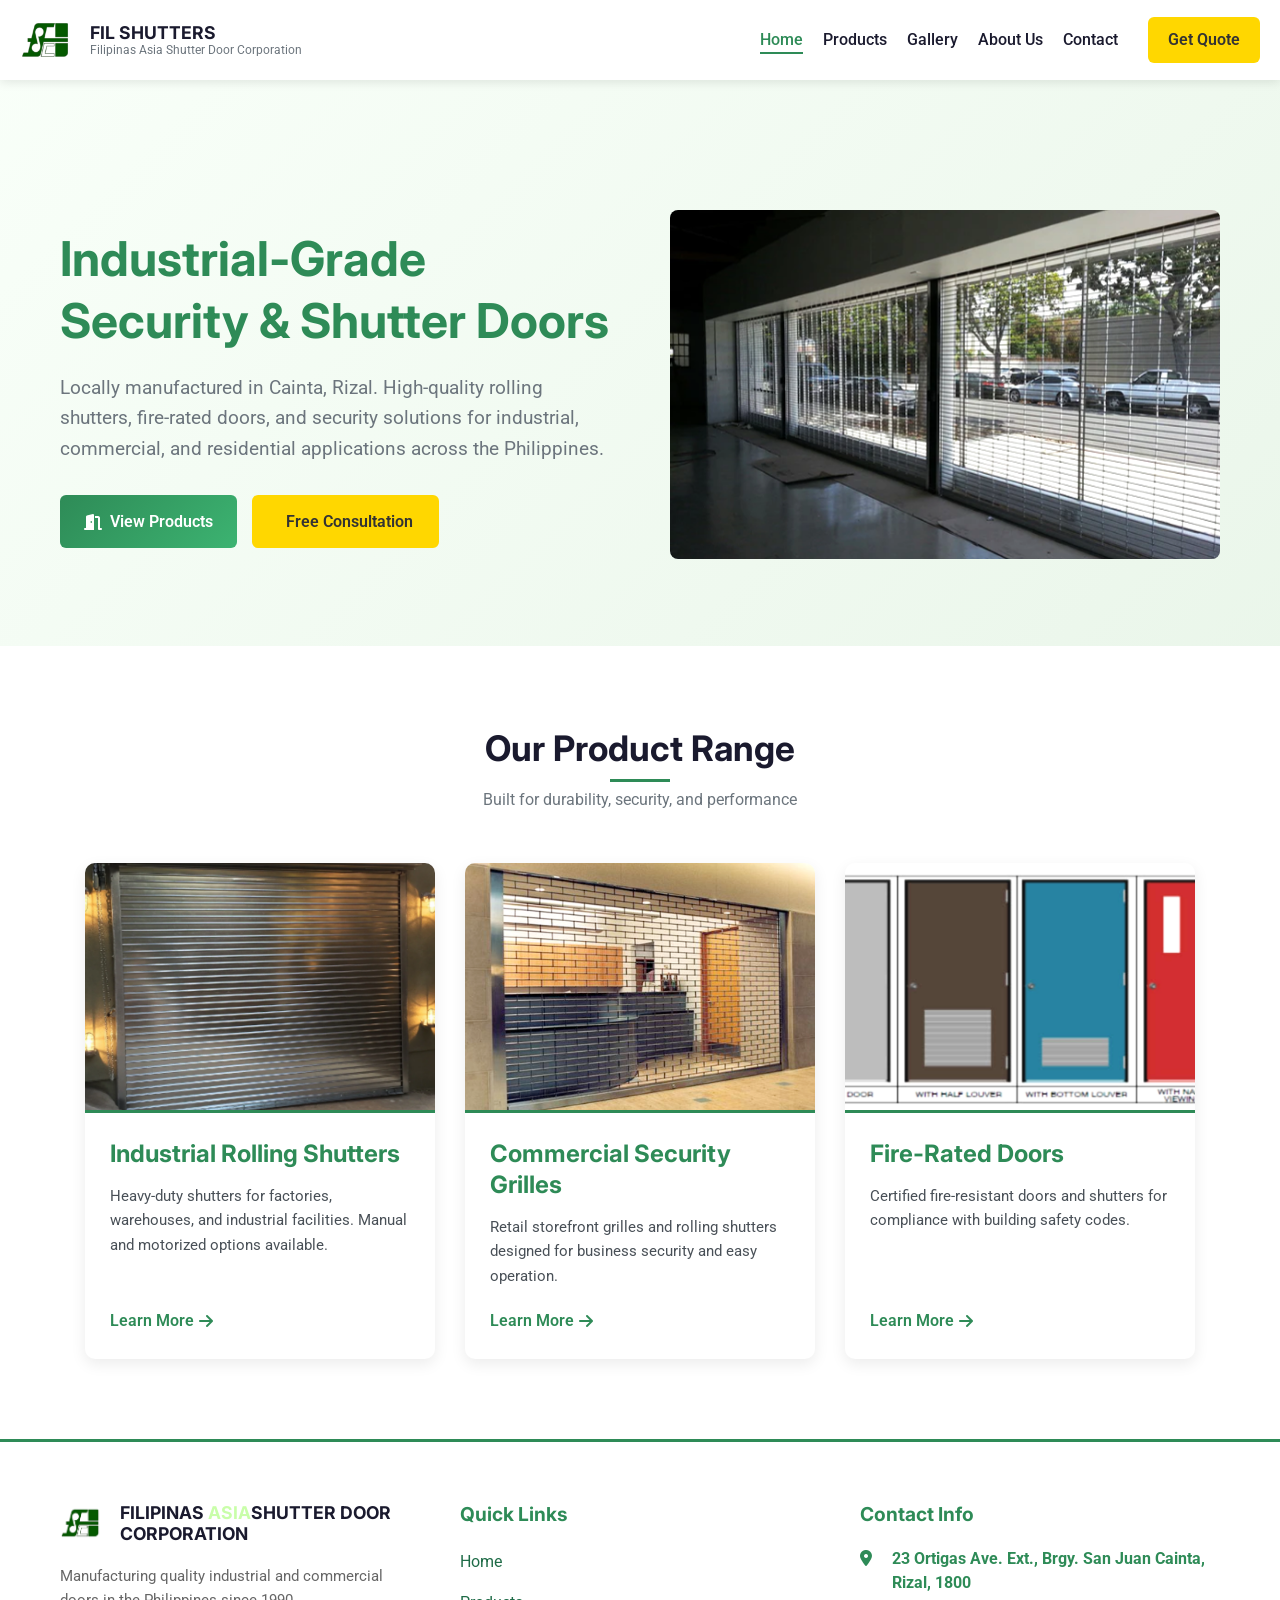
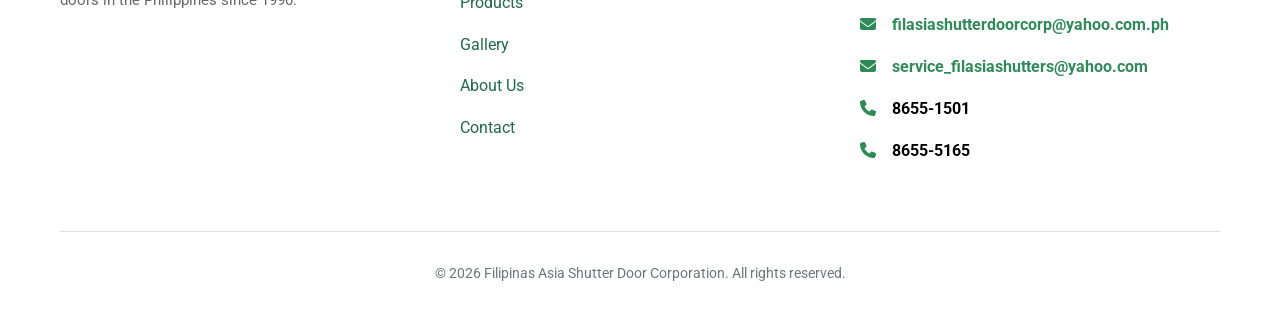
==== commit 71883be4: "Revamp gallery, update assets, and enhance styling Replaces the gallery page with a new project high" ====
--- a/index.html
+++ b/index.html
@@ -3,7 +3,7 @@
 <head>
     <meta charset="UTF-8">
     <meta name="viewport" content="width=device-width, initial-scale=1.0">
-    <title>Filipinas Asia Shutter Door Corp. | Industrial & Security Doors</title>
+    <title>Filipinas Asia Shutter Door Corp.</title>
     <meta name="description" content="Manufacturer of high-quality industrial roller shutters, fire doors, and security doors in the Philippines. Local manufacturing in Cainta, Rizal.">
     
     <link rel="stylesheet" href="style.css">
@@ -23,9 +23,7 @@
                          <span class="logo-main">FIL SHUTTERS</span>
                          <span class="logo-sub">Filipinas Asia Shutter Door Corporation</span>
                      </div>
-                </a>
-                
-                <!-- Mobile menu toggle -->
+                    </a>
                 <div class="nav-toggle" id="navToggle">
                     <i class="fas fa-bars"></i>
                 </div>
@@ -43,7 +41,6 @@
         </nav>
     </header>
 
-    <!-- Main content will go here - different for each page -->
     <main>
         <section class="hero">
             <div class="container">
@@ -67,7 +64,6 @@
             </div>
         </section>
 
-        <!-- More sections will go here -->
         <section class="section featured-products">
             <div class="container">
                 <h2 class="section-title">Our Product Range</h2>
@@ -122,7 +118,7 @@
                 <div class="logo">
                     <img src="Assets/logo.png" alt="logo" style="height: 40px; width: auto; margin-right: 10px;">
                     <div class="logo-text">
-                        <span class="logo-main">FILIPINAS <element style="color:#d8fec2;">ASIA</element>SHUTTER DOOR CORPORATION</span>
+                        <span class="logo-main">FILIPINAS <element style="color:#c9fea9;">ASIA</element>SHUTTER DOOR CORPORATION</span>
                     </div>
                 </div>
                 <p>Manufacturing quality industrial and commercial doors in the Philippines since 1990.</p>
@@ -168,6 +164,6 @@
 </footer>
 
     <!-- Link to JavaScript -->
-    <script src="js/main.js"></script>
+    <script src="main.js"></script>
 </body>
 </html>
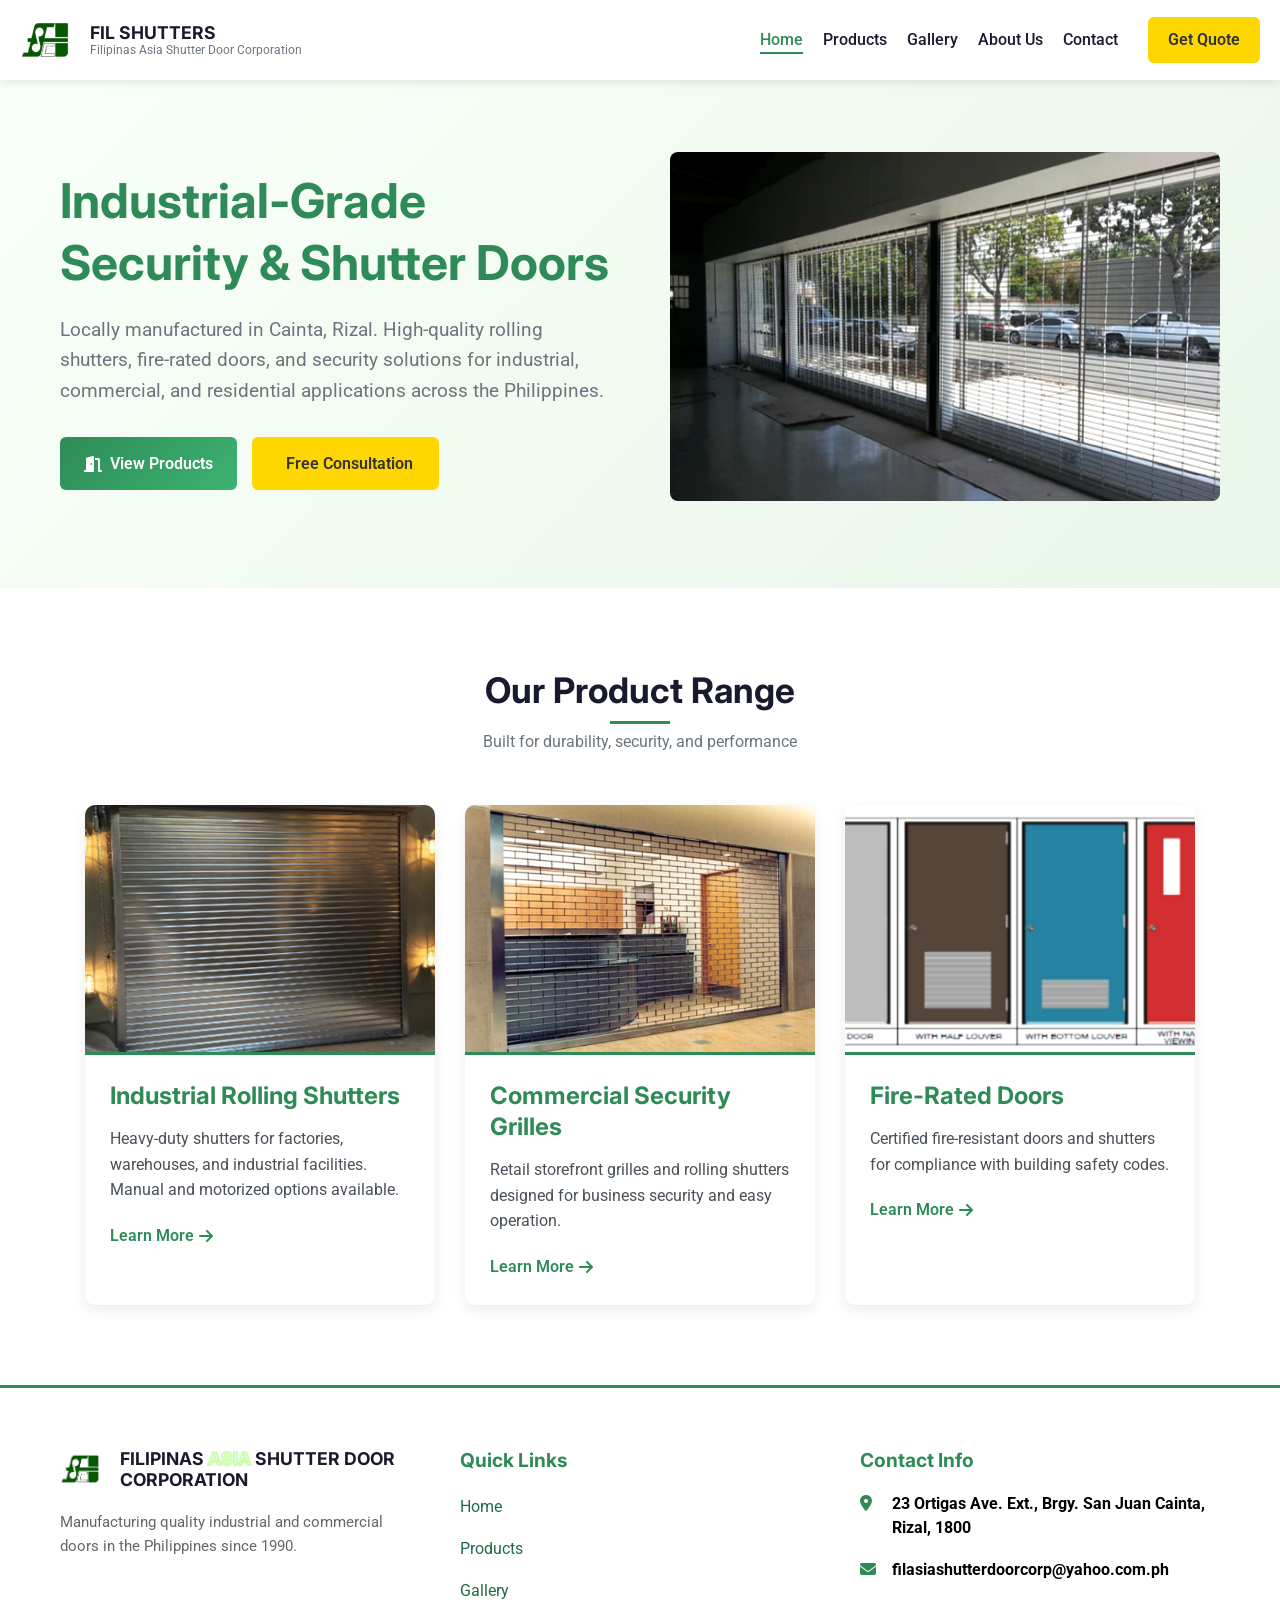
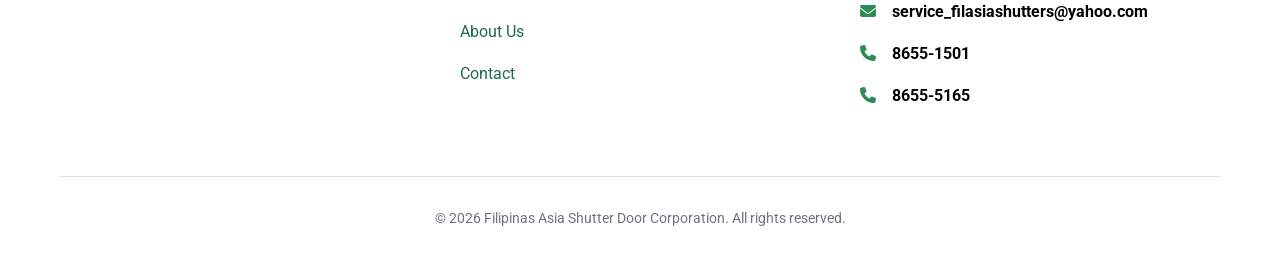
==== commit 35d4fc90: "Add new gallery images and update project details in HTML files - Added multiple new images to the g" ====
--- a/index.html
+++ b/index.html
@@ -118,7 +118,7 @@
                 <div class="logo">
                     <img src="Assets/logo.png" alt="logo" style="height: 40px; width: auto; margin-right: 10px;">
                     <div class="logo-text">
-                        <span class="logo-main">FILIPINAS <element style="color:#c9fea9;">ASIA</element>SHUTTER DOOR CORPORATION</span>
+                        <span class="logo-main">FILIPINAS <span class="outlined-text">ASIA</span> SHUTTER DOOR CORPORATION</span>
                     </div>
                 </div>
                 <p>Manufacturing quality industrial and commercial doors in the Philippines since 1990.</p>
--- a/style.css
+++ b/style.css
@@ -1,47 +1,16 @@
-/* ===== CSS RESET & BASE STYLES ===== */
 * {
     margin: 0;
     padding: 0;
     box-sizing: border-box;
 }
 
-:root {
-    /* Primary Brand Colors */
-    --primary: #2e8b57;       /* Sea Green - Professional, reliable */
-    --primary-dark: #1e6b47;  /* Darker green for hover states */
-    --primary-light: #3cb371; /* Lighter green for accents */
-    
-    /* Secondary Colors */
-    --secondary: #ffd700;     /* Bright Yellow/Gold - for CTAs, highlights */
-    --secondary-dark: #daa520; /* Darker yellow for hover */
-    
-    /* Neutral Colors */
-    --white: #ffffff;
-    --light: #f8f9fa;        /* Light gray/white for backgrounds */
-    --light-gray: #e9ecef;   /* Borders, dividers */
-    --gray: #6c757d;         /* Text, secondary info */
-    --dark: #1a1a2e;         /* Dark text for headings */
-    
-    /* Additional Green Variations (for gradients) */
-    --green-accent: #32cd32;  /* Lime green accent */
-    --forest-green: #228b22;  /* Forest green */
-    
-    /* Typography */
-    --font-heading: 'Inter', sans-serif;
-    --font-body: 'Roboto', sans-serif;
-    
-    /* Spacing & Effects */
-    --shadow: 0 4px 12px rgba(0, 0, 0, 0.08);
-    --transition: all 0.3s ease;
-    --border-radius: 6px;
-}
-
 body {
-    font-family: var(--font-body);
+    font-family: 'Roboto', sans-serif;
     line-height: 1.6;
     color: #333;
-    background-color: var(--white);
+    background-color: #ffffff;
     overflow-x: hidden;
+    padding: 0 !important;
 }
 
 .container {
@@ -56,11 +25,11 @@
 }
 
 h1, h2, h3, h4 {
-    font-family: var(--font-heading);
+    font-family: 'Inter', sans-serif;
     font-weight: 700;
     line-height: 1.3;
     margin-bottom: 1rem;
-    color: var(--dark);
+    color: #1a1a2e;
 }
 
 h1 { font-size: 2.8rem; }
@@ -70,13 +39,13 @@
 
 p {
     margin-bottom: 1rem;
-    color: var(--gray);
+    color: #6c757d;
 }
 
 a {
     text-decoration: none;
     color: inherit;
-    transition: var(--transition);
+    transition: all 0.3s ease;
 }
 
 ul {
@@ -90,42 +59,42 @@
     justify-content: center;
     gap: 8px;
     padding: 12px 24px;
-    border-radius: var(--border-radius);
+    border-radius: 6px;
     font-weight: 600;
     font-size: 1rem;
     cursor: pointer;
     border: none;
-    transition: var(--transition);
+    transition: all 0.3s ease;
     text-align: center;
 }
 
 .btn-primary {
-    background-color: var(--primary);
-    color: var(--white);
-    border: 2px solid var(--primary);
+    background-color: #2e8b57;
+    color: #ffffff;
+    border: 2px solid #2e8b57;
 }
 
 .btn-primary:hover {
-    background-color: var(--primary-dark);
-    border-color: var(--primary-dark);
+    background-color: #1e6b47;
+    border-color: #1e6b47;
     transform: translateY(-2px);
-    box-shadow: var(--shadow);
+    box-shadow: 0 4px 12px rgba(0, 0, 0, 0.08);
 }
 
 .btn-secondary {
-    background-color: var(--secondary);
-    color: var(--dark);
-    border: 2px solid var(--secondary);
+    background-color: #ffd700;
+    color: #1a1a2e;
+    border: 2px solid #ffd700;
 }
 
 .btn-secondary:hover {
-    background-color: var(--secondary-dark);
-    border-color: var(--secondary-dark);
+    background-color: #daa520;
+    border-color: #daa520;
     transform: translateY(-2px);
 }
 
 .btn-link {
-    color: var(--primary);
+    color: #2e8b57;
     font-weight: 600;
     display: inline-flex;
     align-items: center;
@@ -133,19 +102,19 @@
 }
 
 .btn-link:hover {
-    color: var(--primary-dark);
+    color: #1e6b47;
     gap: 8px;
 }
 
 .image-placeholder {
-    background-color: var(--light-gray);
+    background-color: #e9ecef;
     border: 2px dashed #ccc;
     border-radius: 8px;
     display: flex;
     flex-direction: column;
     align-items: center;
     justify-content: center;
-    color: var(--gray);
+    color: #6c757d;
     font-size: 0.9rem;
     padding: 40px;
     text-align: center;
@@ -158,14 +127,15 @@
     color: #aaa;
     margin-bottom: 15px;
 }
-
 .navbar {
-    background-color: var(--white);
+    background-color: #ffffff;
     box-shadow: 0 2px 10px rgba(0, 0, 0, 0.1);
-    position: fixed;
-    top: 0;
-    width: 100%;
-    z-index: 1000;
+    position: fixed !important;
+    top: 0 !important;
+    left: 0 !important;
+    right: 0 !important;
+    width: 100% !important;
+    z-index: 1000 !important;
 }
 
 .navbar .container {
@@ -184,8 +154,8 @@
 }
 
 .logo-icon {
-    background-color: var(--primary);
-    color: var(--white);
+    background-color: #2e8b57;
+    color: #ffffff;
     width: 40px;
     height: 40px;
     border-radius: 6px;
@@ -202,22 +172,22 @@
 }
 
 .logo-main {
-    font-family: var(--font-heading);
+    font-family: 'Inter', sans-serif;
     font-weight: 700;
     font-size: 1.1rem;
-    color: var(--dark);
+    color: #1a1a2e;
 }
 
 .logo-sub {
     font-size: 0.75rem;
-    color: var(--gray);
+    color: #6c757d;
 }
 
 .nav-toggle {
     display: none;
     font-size: 1.5rem;
     cursor: pointer;
-    color: var(--dark);
+    color: #1a1a2e;
 }
 
 .nav-menu { 
@@ -229,15 +199,62 @@
 
 .nav-link {
     font-weight: 500;
-    color: var(--dark);
+    color: #1a1a2e;
     position: relative;
     padding: 5px 0;
 }
 
 .nav-link:hover,
 .nav-link.active {
-    color: var(--primary);
-}
+    color: #2e8b57;
+}
+
+/* Responsive navigation for mobile */
+@media (max-width: 768px) {
+    .nav-toggle {
+        display: block !important;
+    }
+
+    .nav-menu {
+        position: fixed !important;
+        top: 0 !important;
+        right: 0 !important;
+        height: 100vh !important;
+        width: 260px !important;
+        background-color: #ffffff !important;
+        flex-direction: column !important;
+        padding: 80px 20px 20px 20px !important;
+        transform: translateX(100%) !important;
+        transition: transform 0.3s ease !important;
+        box-shadow: -4px 0 12px rgba(0,0,0,0.08) !important;
+        z-index: 1500 !important;
+        gap: 16px !important;
+        align-items: flex-start !important;
+        margin-left: 0 !important;
+        display: flex !important;
+    }
+
+    .nav-menu.active {
+        transform: translateX(0) !important;
+    }
+
+    .nav-menu li {
+        width: 100%;
+        margin: 0;
+    }
+
+    .nav-menu a {
+        display: block;
+        width: 100%;
+        padding: 12px 0;
+        border-bottom: 1px solid #f1f1f1;
+    }
+
+    .navbar .container {
+        padding: 12px 16px;
+    }
+}
+
 
 .nav-link.active::after {
     content: '';
@@ -246,27 +263,25 @@
     left: 0;
     width: 100%;
     height: 2px;
-    background-color: var(--primary);
+    background-color: #2e8b57;
 }
 
 .nav-cta {
-    background-color: var(--secondary);
-    color: var(--dark) !important;
+    background-color: #ffd700;
+    color: #1a1a2e !important;
     padding: 10px 20px !important;
-    border-radius: var(--border-radius);
+    border-radius: 6px;
     margin-left: 10px;
 }
 
 .nav-cta:hover {
-    background-color: var(--secondary-dark);
+    background-color: #daa520;
 }
 
 /* ===== HERO SECTION ===== */
 .hero {
-    background: linear-gradient(135deg, #f8fff8 0%, #e8f5e8 100%);
-    padding-top: 140px;
-    padding-bottom: 80px;
-    margin-top: 70px;
+    background: linear-gradient(135deg, #ffffff 0%, #e8f5e8 100%);
+    margin-top: 72px;
 }
 
 .hero .container {
@@ -279,13 +294,13 @@
 .hero-title {
     font-size: 3rem;
     margin-bottom: 20px;
-    color: var(--primary);
+    color: #2e8b57;
 }
 
 .hero-subtitle {
     font-size: 1.2rem;
     margin-bottom: 30px;
-    color: var(--gray);
+    color: #6c757d;
 }
 
 .hero-buttons {
@@ -315,26 +330,480 @@
     transform: translateX(-50%);
     width: 60px;
     height: 3px;
-    background-color: var(--primary);
+    background-color: #2e8b57;
 }
 
 .section-subtitle {
     text-align: center;
     max-width: 600px;
     margin: 0 auto 50px;
-    color: var(--gray);
+    color: #6c757d;
 }
 
 /* ===== PRODUCTS GRID ===== */
-.products-grid {
+.product-card:hover {
+    transform: translateY(-10px);
+    box-shadow: 0 15px 30px rgba(0, 0, 0, 0.1);
+}
+
+.product-content {
+    padding: 25px;
+    flex-grow: 1;
+    display: flex;
+    flex-direction: column;
+}
+
+.product-content h3 {
+    margin-bottom: 15px;
+    color: #2e8b57;
+    font-size: 1.5rem;
+}
+
+.product-content p {
+    margin-bottom: 20px;
+    line-height: 1.6;
+    color: #495057;
+}
+
+/* ===== FOOTER ===== */
+.footer {
+    background-color: white !important;
+    color: #333 !important;
+    padding: 60px 0 30px;
+    border-top: 3px solid #2e8b57;
+}
+
+.footer-content {
     display: grid;
-    grid-template-columns: repeat(auto-fit, minmax(300px, 350px)); 
+    grid-template-columns: repeat(auto-fit, minmax(250px, 1fr));
+    gap: 40px;
+    margin-bottom: 50px;
+}
+
+.footer-about .logo {
+    margin-bottom: 20px;
+}
+
+.footer-about p {
+    color: #666 !important;
+    font-size: 0.95rem;
+    line-height: 1.6;
+}
+
+.footer-links h4,
+.footer-contact h4 {
+    color: #2e8b57 !important; 
+    margin-bottom: 20px;
+    font-size: 1.2rem;
+    font-weight: 700;
+}
+
+.footer-links ul li {
+    margin-bottom: 12px;
+}
+
+.footer-links a {
+    color:#1e6b47;
+    display: inline-block;
+    padding: 2px 0;
+    transition: all 0.3s ease;
+}
+
+.footer-links a:hover {
+    color: #000000 !important;
+    padding-left: 8px;
+}
+
+.footer-contact p {
+    color: #000000 !important;
+    display: flex;
+    align-items: flex-start;
+    gap: 12px;
+    margin-bottom: 18px;
+    line-height: 1.5;
+}
+
+.footer-contact i {
+    color: #2e8b57 !important;
+    margin-top: 3px;
+    min-width: 20px;
+}
+
+.footer-contact a {
+    color: #000000 !important;
+    text-decoration: none;
+    transition: all 0.3s ease;
+}
+
+.footer-contact a:hover {
+    color: #1e6b47 !important;
+    text-decoration: underline;
+}
+
+.footer-bottom {
+    text-align: center;
+    padding-top: 30px;
+    border-top: 1px solid #e0e0e0 !important;
+    color: #3a3535 !important;
+    font-size: 0.9rem;
+}
+/* Page Header */
+.page-header {
+    background: linear-gradient(rgba(46, 139, 87, 0.7), rgba(30, 107, 71, 0.7)), 
+                url('../Assets/header-bg.jpg') no-repeat center center;
+    background-size: cover;
+    background-position: center;
+    color: white;
+    text-align: center;
+    padding: 100px 0 60px;
+    margin-top: 72px;
+    position: relative !important;
+    z-index: 1;
+}
+
+.page-header h1 {
+    color: white;
+    font-size: 2.8rem;
+    margin-bottom: 15px;
+}
+
+.page-header p {
+    color: rgba(255, 255, 255, 0.9);
+    font-size: 1.2rem;
+    max-width: 700px;
+    margin: 0 auto;
+}
+
+/* Light Background Section */
+.light-bg {
+    background-color: #f8f9fa;
+}
+
+/* About Page Styles */
+.about-grid {
+    display: grid;
+    grid-template-columns: 1fr 1fr;
+    gap: 60px;
+    align-items: center;
+}
+
+.about-stats {
+    display: flex;
+    justify-content: space-between;
+    margin-top: 40px;
+    padding-top: 30px;
+    border-top: 1px solid #e9ecef;
+}
+
+.stat {
+    text-align: center;
+}
+
+.stat h3 {
+    color: #2e8b57;
+    font-size: 2.5rem;
+    margin-bottom: 5px;
+}
+
+.stat p {
+    font-size: 0.9rem;
+    color: #6c757d;
+}
+
+.mission-grid {
+    display: grid;
+    grid-template-columns: repeat(auto-fit, minmax(300px, 1fr));
     gap: 30px;
-    justify-content: center; 
+}
+
+.mission-card {
+    background-color: white;
+    padding: 30px;
+    border-radius: 8px;
+    box-shadow: 0 4px 12px rgba(0, 0, 0, 0.08);
+    text-align: center;
+}
+
+.mission-icon {
+    background-color: rgba(0, 86, 179, 0.1);
+    color: #2e8b57;
+    width: 70px;
+    height: 70px;
+    border-radius: 50%;
+    display: flex;
+    align-items: center;
+    justify-content: center;
+    font-size: 1.8rem;
+    margin: 0 auto 20px;
+}
+
+.advantages-grid {
+    display: grid;
+    grid-template-columns: repeat(auto-fit, minmax(250px, 1fr));
+    gap: 30px;
+    margin-top: 40px;
+}
+
+.advantage {
+    text-align: center;
+    padding: 25px;
+}
+
+.advantage i {
+    font-size: 2.5rem;
+    color: #2e8b57;
+    margin-bottom: 20px;
+}
+
+/* Products Page Styles */
+.product-category {
+    margin-bottom: 80px;
+}
+
+.category-header {
+    text-align: center;
+    margin-bottom: 40px;
+}
+
+.category-header h2 {
+    color: #2e8b57;
+    margin-bottom: 10px;
+}
+
+.product-detail-card {
+    display: grid;
+    grid-template-columns: 300px 1fr;
+    gap: 40px;
+    background-color: white;
+    border-radius: 8px;
+    overflow: hidden;
+    box-shadow: 0 4px 12px rgba(0, 0, 0, 0.08);
+    margin-bottom: 30px;
+}
+
+.product-info h3 {
+    margin-top: 0;
+    color: #2e8b57;
+}
+
+.product-specs {
+    margin-top: 20px;
+}
+
+.product-specs li {
+    display: flex;
+    align-items: center;
+    gap: 10px;
+    margin-bottom: 10px;
+}
+
+.product-specs i {
+    color: var(--success);
+}
+
+.services-grid {
+    display: grid;
+    grid-template-columns: repeat(auto-fit, minmax(250px, 1fr));
+    gap: 30px;
+}
+
+.service-card {
+    text-align: center;
+    padding: 25px;
+    background-color: white;
+    border-radius: 8px;
+    box-shadow: 0 4px 12px rgba(0, 0, 0, 0.08);
+}
+
+.service-icon {
+    background-color: rgba(0, 86, 179, 0.1);
+    color: #2e8b57;
+    width: 60px;
+    height: 60px;
+    border-radius: 50%;
+    display: flex;
+    align-items: center;
+    justify-content: center;
+    font-size: 1.5rem;
+    margin: 0 auto 20px;
+}
+
+.cta-section {
+    text-align: center;
+    background: linear-gradient(135deg, #2e8b57 0%, #1e6b47 100%);
+    color: white;
+}
+
+.cta-section h2,
+.cta-section p {
+    color: white;
+}
+
+.cta-section .btn {
+    background-color: white;
+    color: #2e8b57;
+    font-size: 1.1rem;
+    padding: 15px 30px;
+}
+
+.btn-large {
+    padding: 15px 40px !important;
+    font-size: 1.1rem !important;
+}
+
+/* Project Card - matches product-card styling */
+.project-card {
+    background: #ffffff;
+    border-radius: 10px;
+    overflow: hidden;
+    box-shadow: 0 5px 15px rgba(0, 0, 0, 0.08);
+    transition: transform 0.3s ease, box-shadow 0.3s ease;
+    display: flex;
+    flex-direction: column;
+    height: 100%;
+}
+
+.project-card:hover {
+    transform: translateY(-5px);
+    box-shadow: 0 10px 25px rgba(46, 139, 87, 0.3);
+}
+
+.project-image {
+    width: 100%; /* Full width */
+    height: 250px;
+    position: relative;
+    overflow: hidden;
+    flex-shrink: 0; /* Prevent image from shrinking */
+}
+
+.project-image img {
+    width: 100%;
+    height: 100%;
+    object-fit: cover;
+    display: block;
+    transition: transform 0.5s ease;
+}
+
+.project-card:hover .project-image img {
+    transform: scale(1.05);
+}
+
+.image-track {
+    display: flex;
+    width: 300%;
+    height: 100%;
+    transition: transform 0.5s ease;
+}
+
+.image-track img {
+    width: 33.333%; 
+    height: 100%;
+    object-fit: cover;
+    flex-shrink: 0;
+}
+
+/* Carousel navigation */
+.carousel-nav {
+    position: absolute;
+    bottom: 15px;
+    left: 0;
+    right: 0;
+    display: flex;
+    justify-content: center;
+    gap: 8px;
+    z-index: 10;
+}
+
+.carousel-dot {
+    width: 10px;
+    height: 10px;
+    border-radius: 50%;
+    background: rgba(255, 255, 255, 0.5);
+    cursor: pointer;
+    transition: background 0.3s ease;
+}
+
+.carousel-dot.active {
+    background: #2e8b57;
+}
+
+.project-type {
+    display: inline-block;
+    background-color: #e9ecef;
+    color: #6c757d;
+    padding: 5px 15px;
+    border-radius: 20px;
+    font-size: 0.85rem;
+    margin-top: 10px;
+}
+/* Project Highlights */
+.project-highlights {
+    padding: 80px 0;
+    background: #f8f9fa;
+}
+
+.gallery-grid {
+    display: grid;
+    grid-template-columns: repeat(3, 1fr);
+    gap: 30px;
     margin-top: 30px;
 }
 
-.product-card {
+@media (max-width: 1200px) {
+    .gallery-grid {
+        grid-template-columns: repeat(2, 1fr);
+    }
+}
+
+@media (max-width: 768px) {
+    .gallery-grid {
+        grid-template-columns: 1fr;
+        max-width: 400px;
+        margin-left: auto;
+        margin-right: auto;
+    }
+}
+
+.project-grid {
+    display: grid;
+    grid-template-columns: repeat(auto-fit, minmax(300px, 350px));
+    gap: 30px;
+    justify-content: center;
+    margin-top: 30px;
+}
+
+.project-image {
+    height: 250px;
+    background: #f8f9fa;
+    border-bottom: 3px solid #2e8b57;
+    flex-shrink: 0;
+    position: relative;
+    overflow: hidden;
+}
+
+.project-image-carousel {
+    height: 100%;
+    width: 100%;
+    position: relative;
+    overflow: hidden;
+}
+
+.image-track {
+    display: flex;
+    height: 100%;
+    width: 300%;     
+    transition: transform 0.8s ease;
+}
+
+.project-image-carousel img {
+    width: 33.333%; /* Each image takes 1/3 of track */
+    height: 100%;
+    object-fit: cover;
+    flex-shrink: 0;
+}
+
+
+.project-card {
     width: 100%;
     max-width: 350px;
     background: white;
@@ -342,494 +811,78 @@
     overflow: hidden;
     box-shadow: 0 5px 15px rgba(0, 0, 0, 0.08);
     transition: transform 0.3s ease, box-shadow 0.3s ease;
-}
-.products-grid:has(> *:only-child) {
-    grid-template-columns: minmax(300px, 350px);
-    justify-content: center; 
-}
-
-.product-card:hover {
-    transform: translateY(-10px);
-    box-shadow: 0 15px 30px rgba(0, 0, 0, 0.1);
-}
-
-.product-image {
-    height: 200px;
-    overflow: hidden;
-}
-
-.product-content {
+    display: flex;
+    flex-direction: column;
+    height: 100%;
+}
+
+.project-card:hover {
+    transform: translateY(-5px);
+    box-shadow: 0 10px 25px rgba(0,0,0,0.15);
+}
+
+
+.project-image img {
+    width: 100%;
+    height: 100%;
+    object-fit: cover;
+    display: block;
+}
+
+.project-content {
     padding: 25px;
     flex-grow: 1;
     display: flex;
-}
-
-.product-content h3 {
-    margin-bottom: 10px;
-}
-
-.product-content p {
+    flex-direction: column;
+}
+
+.project-content p {
+    margin-bottom: 20px;
+    line-height: 1.6;
+    color: #495057;
+}
+
+.project-content h3 {
+    color: #2e8b57;
     margin-bottom: 15px;
-    font-size: 0.95rem;
+    font-size: 1.5rem;
+}
+
+.project-details {
+    margin-top: 15px;
     flex-grow: 1;
 }
 
-/* ===== FOOTER ===== */
-/* ===== FOOTER ===== */
-.footer {
-    background-color: white !important;
-    color: #333 !important;
-    padding: 60px 0 30px;
-    border-top: 3px solid var(--primary);
-}
-
-.footer-content {
-    display: grid;
-    grid-template-columns: repeat(auto-fit, minmax(250px, 1fr));
-    gap: 40px;
-    margin-bottom: 50px;
-}
-
-.footer-about .logo {
-    margin-bottom: 20px;
-}
-
-.footer-about p {
-    color: #666 !important;
-    font-size: 0.95rem;
-    line-height: 1.6;
-}
-
-.footer-links h4,
-.footer-contact h4 {
-    color: var(--primary) !important; 
-    margin-bottom: 20px;
-    font-size: 1.2rem;
-    font-weight: 700;
-}
-
-.footer-links ul li {
-    margin-bottom: 12px;
-}
-
-.footer-links a {
-    color: var(--brand-green-dark);
-    display: inline-block;
-    padding: 2px 0;
-    transition: var(--transition);
-}
-
-.footer-links a:hover {
-    color: var(--primary) !important;
-    padding-left: 8px;
-}
-
-.footer-contact p {
-    color: #000000 !important;
-    display: flex;
+.detail {
+    display: flex;
+    gap: 12px;
+    margin-bottom: 15px;
     align-items: flex-start;
-    gap: 12px;
-    margin-bottom: 18px;
-    line-height: 1.5;
-}
-
-.footer-contact i {
-    color: var(--primary) !important;
+}
+
+.detail i {
+    color: #2e8b57;
     margin-top: 3px;
     min-width: 20px;
 }
 
-.footer-contact a {
-    color: var(--primary) !important;
-    text-decoration: none;
-    transition: var(--transition);
-}
-
-.footer-contact a:hover {
-    color: var(--primary-dark) !important;
-    text-decoration: underline;
-}
-
-.footer-bottom {
-    text-align: center;
-    padding-top: 30px;
-    border-top: 1px solid #e0e0e0 !important;
-    color: #3a3535 !important;
-    font-size: 0.9rem;
-}
-
-/* Responsive footer */
+.detail p {
+    color: #495057;
+    line-height: 1.5;
+    margin: 0;
+}
+
+.detail strong {
+    color: #1a1a2e;
+}
+
 @media (max-width: 768px) {
-    .footer {
-        padding: 40px 0 20px;
-    }
-    
-    .footer-content {
-        gap: 30px;
-        margin-bottom: 30px;
-    }
-}
-
-/* ===== RESPONSIVE DESIGN ===== */
-@media (max-width: 992px) {
-    .hero .container {
+    .project-grid {
         grid-template-columns: 1fr;
-        gap: 40px;
-    }
-    
-    .hero-title {
-        font-size: 2.5rem;
-    }
-    
-    h1 { font-size: 2.4rem; }
-    h2 { font-size: 2rem; }
-}
-
-@media (max-width: 768px) {
-    .nav-toggle {
-        display: block;
-    }
-    
-    .nav-menu {
-        position: fixed;
-        top: 70px;
-        left: 0;
-        width: 100%;
-        background-color: var(--white);
-        flex-direction: column;
-        padding: 20px;
-        box-shadow: 0 10px 20px rgba(0, 0, 0, 0.1);
-        transform: translateY(-100%);
-        opacity: 0;
-        visibility: hidden;
-        transition: var(--transition);
-        gap: 0;
-    }
-    
-    .nav-menu.active {
-        transform: translateY(0);
-        opacity: 1;
-        visibility: visible;
-    }
-    
-    .nav-menu li {
-        width: 100%;
-        margin-bottom: 15px;
-    }
-    
-    .nav-link {
-        display: block;
-        padding: 10px 0;
-        border-bottom: 1px solid var(--light-gray);
-    }
-    
-    .nav-cta {
-        margin-left: 0;
-        margin-top: 10px;
-        display: block;
-        text-align: center;
-    }
-    
-    .hero {
-        padding-top: 120px;
-    }
-    
-    .hero-title {
-        font-size: 2rem;
-    }
-    
-    .hero-buttons {
-        flex-direction: column;
-    }
-    
-    .btn {
-        width: 100%;
-    }
-    
-    section {
-        padding: 60px 0;
-    }
-}
-
-@media (max-width: 576px) {
-    .container {
-        padding: 0 15px;
-    }
-    
-    .hero-title {
-        font-size: 1.8rem;
-    }
-    
-    .products-grid {
-        grid-template-columns: 1fr;
-    }
-}
-
-/* Additional Styles for New Pages */
-
-/* Page Header */
-.page-header {
-    background: linear-gradient(rgba(0, 86, 179, 0.9), rgba(0, 61, 130, 0.9)), url('../assets/header-bg.jpg');
-    background-size: cover;
-    background-position: center;
-    color: white;
-    text-align: center;
-    padding: 100px 0 60px;
-    margin-top: 70px;
-}
-
-.page-header h1 {
-    color: white;
-    font-size: 2.8rem;
-    margin-bottom: 15px;
-}
-
-.page-header p {
-    color: rgba(255, 255, 255, 0.9);
-    font-size: 1.2rem;
-    max-width: 700px;
-    margin: 0 auto;
-}
-
-/* Light Background Section */
-.light-bg {
-    background-color: #f8f9fa;
-}
-
-/* About Page Styles */
-.about-grid {
-    display: grid;
-    grid-template-columns: 1fr 1fr;
-    gap: 60px;
-    align-items: center;
-}
-
-.about-stats {
-    display: flex;
-    justify-content: space-between;
-    margin-top: 40px;
-    padding-top: 30px;
-    border-top: 1px solid var(--light-gray);
-}
-
-.stat {
-    text-align: center;
-}
-
-.stat h3 {
-    color: var(--primary);
-    font-size: 2.5rem;
-    margin-bottom: 5px;
-}
-
-.stat p {
-    font-size: 0.9rem;
-    color: var(--gray);
-}
-
-.mission-grid {
-    display: grid;
-    grid-template-columns: repeat(auto-fit, minmax(300px, 1fr));
-    gap: 30px;
-}
-
-.mission-card {
-    background-color: white;
-    padding: 30px;
-    border-radius: 8px;
-    box-shadow: var(--shadow);
-    text-align: center;
-}
-
-.mission-icon {
-    background-color: rgba(0, 86, 179, 0.1);
-    color: var(--primary);
-    width: 70px;
-    height: 70px;
-    border-radius: 50%;
-    display: flex;
-    align-items: center;
-    justify-content: center;
-    font-size: 1.8rem;
-    margin: 0 auto 20px;
-}
-
-.advantages-grid {
-    display: grid;
-    grid-template-columns: repeat(auto-fit, minmax(250px, 1fr));
-    gap: 30px;
-    margin-top: 40px;
-}
-
-.advantage {
-    text-align: center;
-    padding: 25px;
-}
-
-.advantage i {
-    font-size: 2.5rem;
-    color: var(--primary);
-    margin-bottom: 20px;
-}
-
-/* Products Page Styles */
-.product-category {
-    margin-bottom: 80px;
-}
-
-.category-header {
-    text-align: center;
-    margin-bottom: 40px;
-}
-
-.category-header h2 {
-    color: var(--primary);
-    margin-bottom: 10px;
-}
-
-.product-detail-card {
-    display: grid;
-    grid-template-columns: 300px 1fr;
-    gap: 40px;
-    background-color: white;
-    border-radius: 8px;
-    overflow: hidden;
-    box-shadow: var(--shadow);
-    margin-bottom: 30px;
-}
-
-.product-info h3 {
-    margin-top: 0;
-    color: var(--primary);
-}
-
-.product-specs {
-    margin-top: 20px;
-}
-
-.product-specs li {
-    display: flex;
-    align-items: center;
-    gap: 10px;
-    margin-bottom: 10px;
-}
-
-.product-specs i {
-    color: var(--success);
-}
-
-.services-grid {
-    display: grid;
-    grid-template-columns: repeat(auto-fit, minmax(250px, 1fr));
-    gap: 30px;
-}
-
-.service-card {
-    text-align: center;
-    padding: 25px;
-    background-color: white;
-    border-radius: 8px;
-    box-shadow: var(--shadow);
-}
-
-.service-icon {
-    background-color: rgba(0, 86, 179, 0.1);
-    color: var(--primary);
-    width: 60px;
-    height: 60px;
-    border-radius: 50%;
-    display: flex;
-    align-items: center;
-    justify-content: center;
-    font-size: 1.5rem;
-    margin: 0 auto 20px;
-}
-
-.cta-section {
-    text-align: center;
-    background: linear-gradient(135deg, var(--primary) 0%, var(--primary-dark) 100%);
-    color: white;
-}
-
-.cta-section h2,
-.cta-section p {
-    color: white;
-}
-
-.cta-section .btn {
-    background-color: white;
-    color: var(--primary);
-    font-size: 1.1rem;
-    padding: 15px 30px;
-}
-
-.btn-large {
-    padding: 15px 40px !important;
-    font-size: 1.1rem !important;
-}
-
-/* Gallery Page Styles */
-.gallery-filter {
-    display: flex;
-    justify-content: center;
-    flex-wrap: wrap;
-    gap: 10px;
-    margin-bottom: 40px;
-}
-
-.filter-btn {
-    padding: 10px 20px;
-    background-color: white;
-    border: 2px solid var(--light-gray);
-    border-radius: 30px;
-    cursor: pointer;
-    font-weight: 600;
-    transition: var(--transition);
-}
-
-.filter-btn.active,
-.filter-btn:hover {
-    background-color: var(--primary);
-    color: white;
-    border-color: var(--primary);
-}
-
-.gallery-grid {
-    display: grid;
-    grid-template-columns: repeat(auto-fill, minmax(300px, 1fr));
-    gap: 30px;
-}
-
-.gallery-item {
-    background-color: white;
-    border-radius: 8px;
-    overflow: hidden;
-    box-shadow: var(--shadow);
-    opacity: 0;
-    transform: scale(0.8);
-}
-
-.gallery-image {
-    height: 200px;
-    overflow: hidden;
-}
-
-.gallery-info {
-    padding: 20px;
-}
-
-.gallery-info h3 {
-    margin-bottom: 10px;
-}
-
-.project-type {
-    display: inline-block;
-    background-color: var(--light-gray);
-    color: var(--gray);
-    padding: 5px 15px;
-    border-radius: 20px;
-    font-size: 0.85rem;
-    margin-top: 10px;
+        max-width: 400px;
+        margin-left: auto;
+        margin-right: auto;
+    }
 }
 
 .testimonials-grid {
@@ -842,7 +895,7 @@
     background-color: white;
     padding: 30px;
     border-radius: 8px;
-    box-shadow: var(--shadow);
+    box-shadow: 0 4px 12px rgba(0, 0, 0, 0.08);
 }
 
 .testimonial-content {
@@ -854,14 +907,14 @@
 .testimonial-content::before {
     content: '"';
     font-size: 3rem;
-    color: var(--light-gray);
+    color: #e9ecef;
     position: absolute;
     top: -15px;
     left: -10px;
 }
 
 .testimonial-author h4 {
-    color: var(--primary);
+    color: #2e8b57;
     margin-bottom: 5px;
 }
 
@@ -885,7 +938,7 @@
 
 .contact-icon {
     background-color: rgba(0, 86, 179, 0.1);
-    color: var(--primary);
+    color: #2e8b57;
     width: 50px;
     height: 50px;
     border-radius: 50%;
@@ -905,7 +958,7 @@
 }
 
 .map-link {
-    color: var(--primary);
+    color: #000000;
     font-weight: 600;
     font-size: 0.9rem;
 }
@@ -928,7 +981,7 @@
     border-radius: 50%;
     color: white;
     font-size: 1rem;
-    transition: var(--transition);
+    transition: all 0.3s ease;
 }
 
 .facebook { background-color: #1877f2; }
@@ -945,7 +998,7 @@
     background-color: white;
     padding: 40px;
     border-radius: 8px;
-    box-shadow: var(--shadow);
+    box-shadow: 0 4px 12px rgba(0, 0, 0, 0.08);
 }
 
 .form-header {
@@ -961,7 +1014,7 @@
     display: block;
     margin-bottom: 8px;
     font-weight: 600;
-    color: var(--dark);
+    color: #1a1a2e;
 }
 
 .contact-form input,
@@ -971,16 +1024,16 @@
     padding: 12px 15px;
     border: 1px solid #ddd;
     border-radius: 4px;
-    font-family: var(--font-body);
+    font-family: 'Roboto', sans-serif;
     font-size: 1rem;
-    transition: var(--transition);
+    transition: all 0.3s ease;
 }
 
 .contact-form input:focus,
 .contact-form select:focus,
 .contact-form textarea:focus {
     outline: none;
-    border-color: var(--primary);
+    border-color: #2e8b57;
     box-shadow: 0 0 0 3px rgba(46, 139, 87, 0.1);
 }
 
@@ -1013,7 +1066,7 @@
 
 .form-note {
     font-size: 0.85rem;
-    color: var(--gray);
+    color: #6c757d;
     text-align: center;
     margin-top: 15px;
 }
@@ -1023,12 +1076,12 @@
 }
 
 .map-placeholder {
-    background-color: var(--light-gray);
+    background-color: #e9ecef;
     border: 2px dashed #ccc;
     border-radius: 8px;
     padding: 60px;
     text-align: center;
-    color: var(--gray);
+    color: #6c757d;
 }
 
 .map-placeholder i {
@@ -1049,12 +1102,12 @@
     padding: 25px;
     background-color: white;
     border-radius: 8px;
-    box-shadow: var(--shadow);
+    box-shadow: 0 4px 12px rgba(0, 0, 0, 0.08);
 }
 
 .location-card i {
     font-size: 2rem;
-    color: var(--primary);
+    color: #2e8b57;
     margin-bottom: 15px;
 }
 
@@ -1069,7 +1122,7 @@
     border-radius: 8px;
     margin-bottom: 15px;
     overflow: hidden;
-    box-shadow: var(--shadow);
+    box-shadow: 0 4px 12px rgba(0, 0, 0, 0.08);
 }
 
 .faq-question {
@@ -1128,12 +1181,6 @@
         gap: 25px;
     }
     
-    .gallery-filter {
-        justify-content: flex-start;
-        overflow-x: auto;
-        padding-bottom: 10px;
-    }
-    
     .contact-form-container {
         padding: 25px;
     }
@@ -1147,93 +1194,71 @@
         grid-template-columns: 1fr;
     }
 }
-
-/* ===== GREEN & YELLOW BRAND THEME ===== */
-
-:root {
-    /* Primary Brand Greens */
-    --brand-green: #2e8b57;
-    --brand-green-dark: #1e6b47;
-    --brand-green-light: #3cb371;
-    
-    /* Brand Yellow */
-    --brand-yellow: #ffd700;
-    --brand-yellow-dark: #daa520;
-}
-
 /* Apply green theme */
 .hero {
     background: linear-gradient(135deg, rgba(248, 255, 248, 0.9) 0%, rgba(232, 245, 232, 0.9) 100%);
 }
-
-/* Green accents */
 .section-title::after,
 .nav-link.active::after,
 .product-card {
-    border-top-color: var(--brand-green);
+    border-top-color: #2e8b57;
 }
 
 /* Yellow CTAs */
 .btn-primary {
-    background: linear-gradient(135deg, var(--brand-green) 0%, var(--brand-green-light) 100%);
+    background: linear-gradient(135deg, #2e8b57 0%, #3cb371 100%);
     color: white;
     border: none;
 }
 
 .btn-secondary {
-    background: var(--brand-yellow);
+    background: #ffd700;
     color: #333;
-    border: 2px solid var(--brand-yellow);
+    border: 2px solid #ffd700;
 }
 
 .btn-secondary:hover {
-    background: var(--brand-yellow-dark);
-    border-color: var(--brand-yellow-dark);
+    background: #daa520;
+    border-color: #daa520;
 }
 
 /* Navigation */
 .nav-cta {
-    background: var(--brand-yellow);
+    background: #ffd700;
     color: #333 !important;
 }
 
 .nav-cta:hover {
-    background: var(--brand-yellow-dark);
-}
-
-/* Footer green 
-.footer {
-    background: linear-gradient(135deg, var(--brand-green-dark) 0%, var(--brand-green) 100%);
-}*/
-
-/* Product cards with green accents */
+    background: #daa520;
+}
+
 .product-card:hover {
-    border-top-color: var(--brand-green-light);
+    border-top-color: #3cb371;
     box-shadow: 0 10px 30px rgba(46, 139, 87, 0.15);
 }
 
 /* Form focus states */
 input:focus, select:focus, textarea:focus {
-    border-color: var(--brand-green) !important;
+    border-color: #2e8b57;
     box-shadow: 0 0 0 3px rgba(46, 139, 87, 0.1) !important;
 }
 
 /* Links */
 a {
-    color: var(--brand-green);
+    color: #2e8b57;
 }
 
 a:hover {
-    color: var(--brand-green-dark);
+    color: #1e6b47;
 }
 
 /* Icons */
 .fa-primary {
-    color: var(--brand-green);
+    color: #2e8b57;
 }
 
 .fa-secondary {
-    color: var(--brand-yellow);
+    color: #ffd700;
 }
 
 .products-grid {
@@ -1246,7 +1271,6 @@
 
 .product-card {
     width: 100%;
-    max-width: 350px;
     background: white;
     border-radius: 10px;
     overflow: hidden;
@@ -1263,29 +1287,11 @@
     display: flex;
     align-items: center;
     justify-content: center;
-    border-bottom: 3px solid var(--primary);
+    border-bottom: 3px solid #2e8b57;
     flex-shrink: 0;
-}
-
-.product-content {
-    padding: 25px;
-    flex-grow: 1;
-    display: flex;
-    flex-direction: column;
-}
-
-.product-content h3 {
-    margin-bottom: 15px;
-    color: var(--primary);
-    font-size: 1.5rem;
-}
-
-.product-content p {
-    margin-bottom: 20px;
-    line-height: 1.6;
-    color: #495057;
-}
-
+    position: relative;
+    overflow: hidden;
+}
 .product-features {
     list-style: none;
     padding: 0;
@@ -1312,7 +1318,7 @@
 
 .product-cta {
     margin-top: auto;
-    background: var(--primary);
+    background: #2e8b57;
     color: white;
     border: none;
     padding: 12px 25px;
@@ -1329,43 +1335,30 @@
 }
 
 .product-cta:hover {
-    background: var(--primary-dark);
+    background: #1e6b47;
 }
 
 .products-grid:has(> *:only-child) {
     grid-template-columns: minmax(300px, 350px);
+    display: flex;
+    justify-content: center;
 }
 
 .products-grid:has(> *:nth-child(2):last-child) {
     grid-template-columns: repeat(2, minmax(300px, 350px));
-}
-
-@media (max-width: 1100px) {
-    .products-grid:has(> *:nth-child(2):last-child) {
-        grid-template-columns: repeat(2, minmax(280px, 350px));
-    }
-}
-
-@media (max-width: 900px) {
-    .products-grid:has(> *:nth-child(2):last-child) {
-        grid-template-columns: 1fr;
-        max-width: 400px;
-    }
-}
-
-@media (max-width: 768px) {
-    .products-grid {
-        grid-template-columns: 1fr;
-        max-width: 400px;
-        margin-left: auto;
-        margin-right: auto;
-    }
-    
-    .products-grid:has(> *:only-child) {
-        grid-template-columns: 1fr;
-    }
-    
-    .products-grid:has(> *:nth-child(2):last-child) {
-        grid-template-columns: 1fr;
-    }
-}+    justify-content: center;
+
+} 
+
+.products-grid:has(> *:only-child) .product-card {
+    max-width: 350px;
+    width: 100%;
+}
+
+.outlined-text {
+  color: transparent;
+  -webkit-text-stroke-width: 2px;
+  -webkit-text-stroke-color: #cefeb1;
+  font-size: 4x;
+  font-weight: bold;
+}
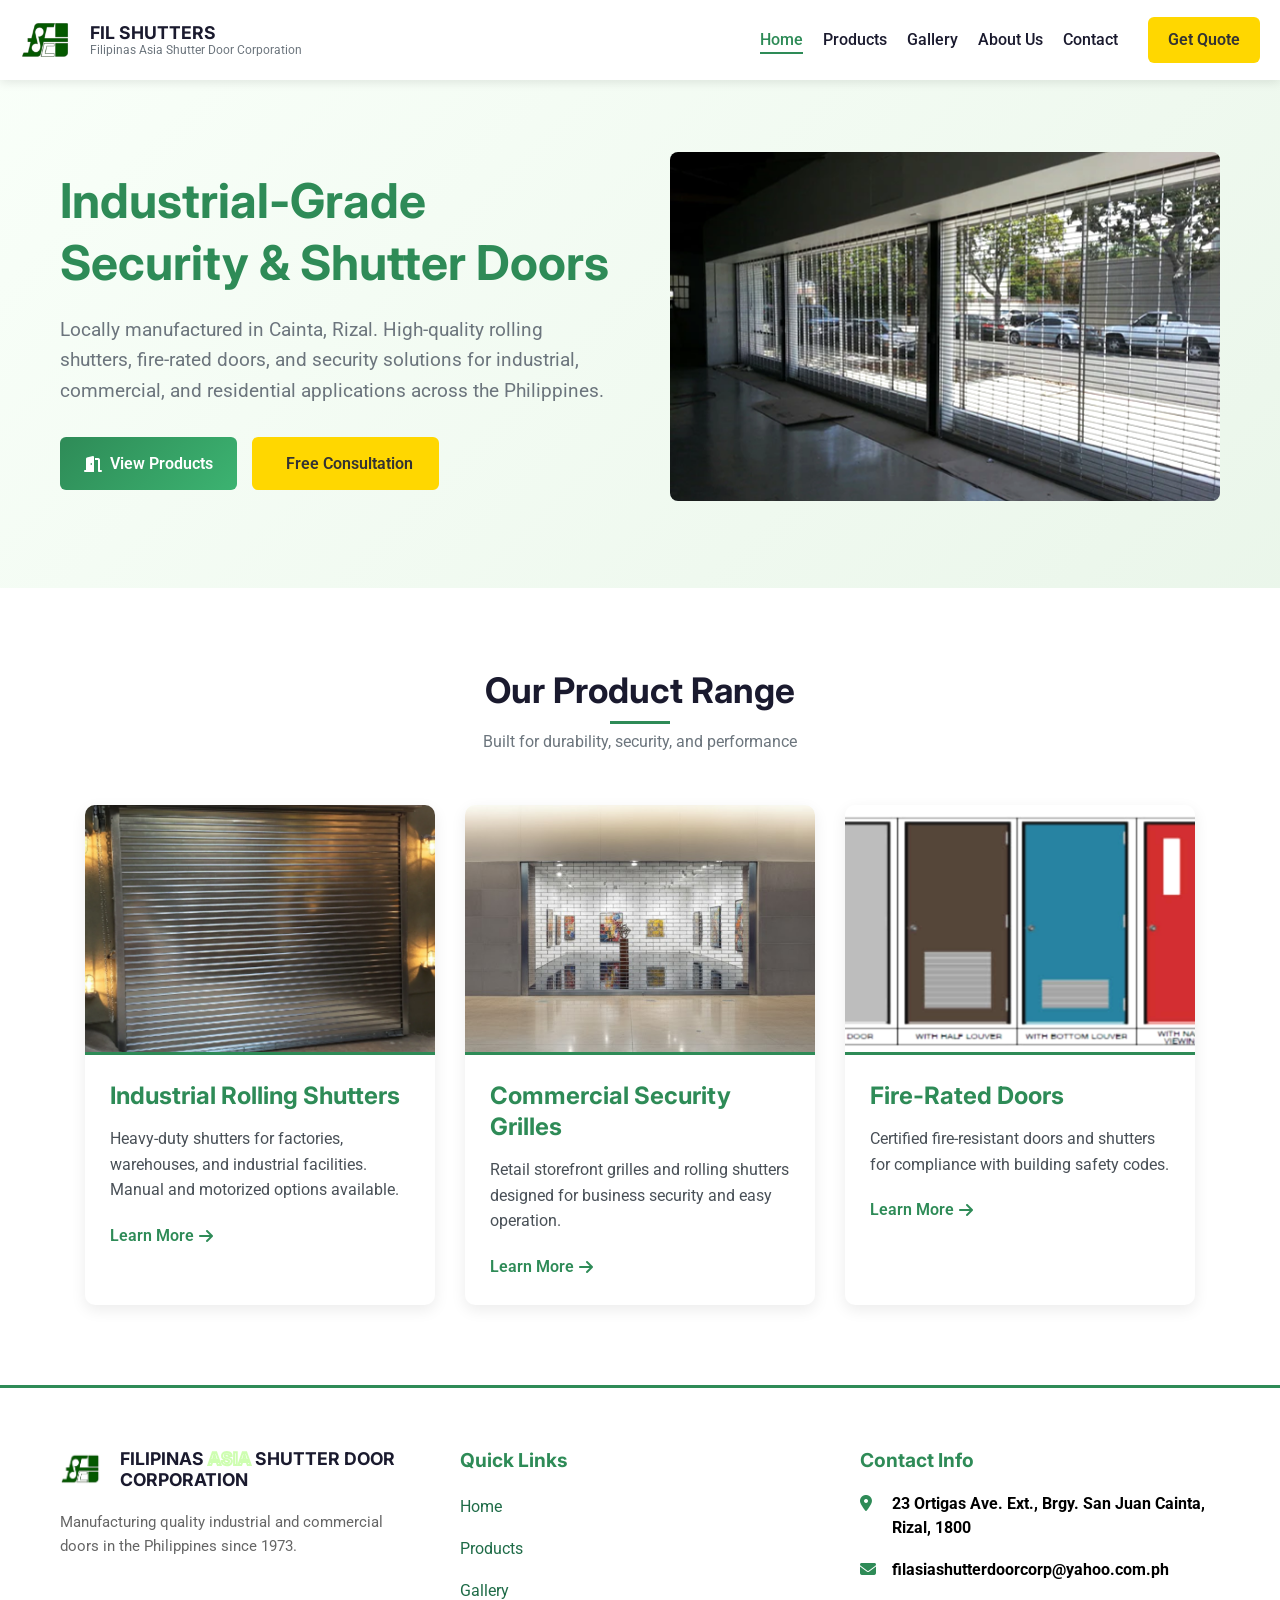
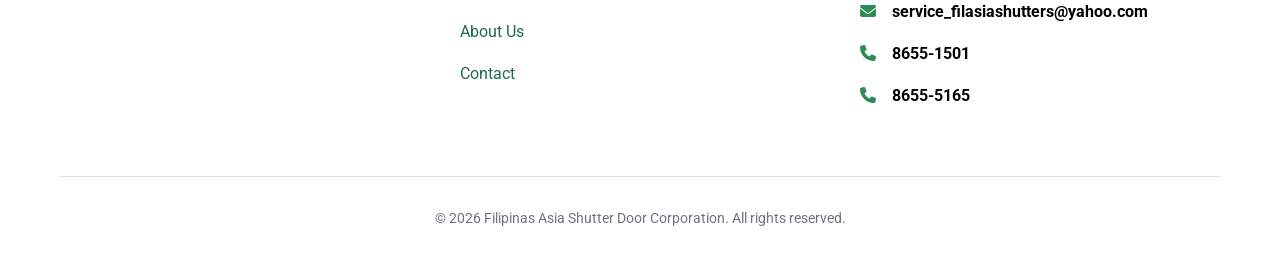
==== commit d2766511: "Finalized! Fix prod image, working submit qoute" ====
--- a/index.html
+++ b/index.html
@@ -5,7 +5,11 @@
     <meta name="viewport" content="width=device-width, initial-scale=1.0">
     <title>Filipinas Asia Shutter Door Corp.</title>
     <meta name="description" content="Manufacturer of high-quality industrial roller shutters, fire doors, and security doors in the Philippines. Local manufacturing in Cainta, Rizal.">
+    <link rel="icon" type="image/png" href="Assets/FASDC logo.png">
     
+    <link rel="stylesheet" href="style.css">
+    <link rel="stylesheet" href="https://cdnjs.cloudflare.com/ajax/libs/font-awesome/6.4.0/css/all.min.css">
+
     <link rel="stylesheet" href="style.css">
     <link rel="preconnect" href="https://fonts.googleapis.com">
     <link rel="preconnect" href="https://fonts.gstatic.com" crossorigin>
@@ -57,7 +61,7 @@
                     </div>
                 </div>
                 <div class="hero-image">
-                        <img src="Assets/shutter1.png" alt="Industrial Shutter Doors" style="width:100%;height:100%;object-fit:cover;border-radius:8px;">
+                        <img src="Assets/products/shutter1.png" alt="Industrial Shutter Doors" style="width:100%;height:100%;object-fit:cover;border-radius:8px;">
                         </div>
                     </div>
                 </div>
@@ -73,7 +77,7 @@
                     <!-- Product 1 -->
                     <div class="product-card">
                         <div class="product-image">
-                            <img src="Assets/shutter.png" alt="Rolling Shutters" style="width:100%;height:100%;object-fit:cover;">
+                            <img src="Assets/products/shutter.png" alt="Rolling Shutters" style="width:100%;height:100%;object-fit:cover;">
                             </div>
                         <div class="product-content">
                             <h3>Industrial Rolling Shutters</h3>
@@ -85,7 +89,7 @@
                     <!-- Product 2 -->
                     <div class="product-card">
                         <div class="product-image">
-                            <img src="Assets/shutter2.png" alt="Grille Shutter" style="width:100%;height:100%;object-fit:cover;">
+                            <img src="Assets/products/shutter2.png" alt="Grille Shutter" style="width:100%;height:100%;object-fit:cover;">
                             </div>
                         <div class="product-content">
                             <h3>Commercial Security Grilles</h3>
@@ -97,7 +101,7 @@
                     <!-- Product 3 -->
                     <div class="product-card">
                         <div class="product-image">
-                            <img src="Assets/metaldoor.png" alt="Fire Door" style="width:100%;height:100%;object-fit:cover;">
+                            <img src="Assets/products/metaldoor.png" alt="Fire Door" style="width:100%;height:100%;object-fit:cover;">
                             </div>
                         <div class="product-content">
                             <h3>Fire-Rated Doors</h3>
@@ -121,7 +125,7 @@
                         <span class="logo-main">FILIPINAS <span class="outlined-text">ASIA</span> SHUTTER DOOR CORPORATION</span>
                     </div>
                 </div>
-                <p>Manufacturing quality industrial and commercial doors in the Philippines since 1990.</p>
+                <p>Manufacturing quality industrial and commercial doors in the Philippines since 1973.</p>
             </div>
             
             <div class="footer-links">
--- a/style.css
+++ b/style.css
@@ -449,8 +449,7 @@
 }
 /* Page Header */
 .page-header {
-    background: linear-gradient(rgba(46, 139, 87, 0.7), rgba(30, 107, 71, 0.7)), 
-                url('../Assets/header-bg.jpg') no-repeat center center;
+    background: linear-gradient(rgb(46, 139, 87, 1), rgb(30, 107, 71, 0.9)), url('../Assets/header-bg.jpg');
     background-size: cover;
     background-position: center;
     color: white;
--- a/style.css
+++ b/style.css
@@ -449,8 +449,7 @@
 }
 /* Page Header */
 .page-header {
-    background: linear-gradient(rgba(46, 139, 87, 0.7), rgba(30, 107, 71, 0.7)), 
-                url('../Assets/header-bg.jpg') no-repeat center center;
+    background: linear-gradient(rgb(46, 139, 87, 1), rgb(30, 107, 71, 0.9)), url('../Assets/header-bg.jpg');
     background-size: cover;
     background-position: center;
     color: white;
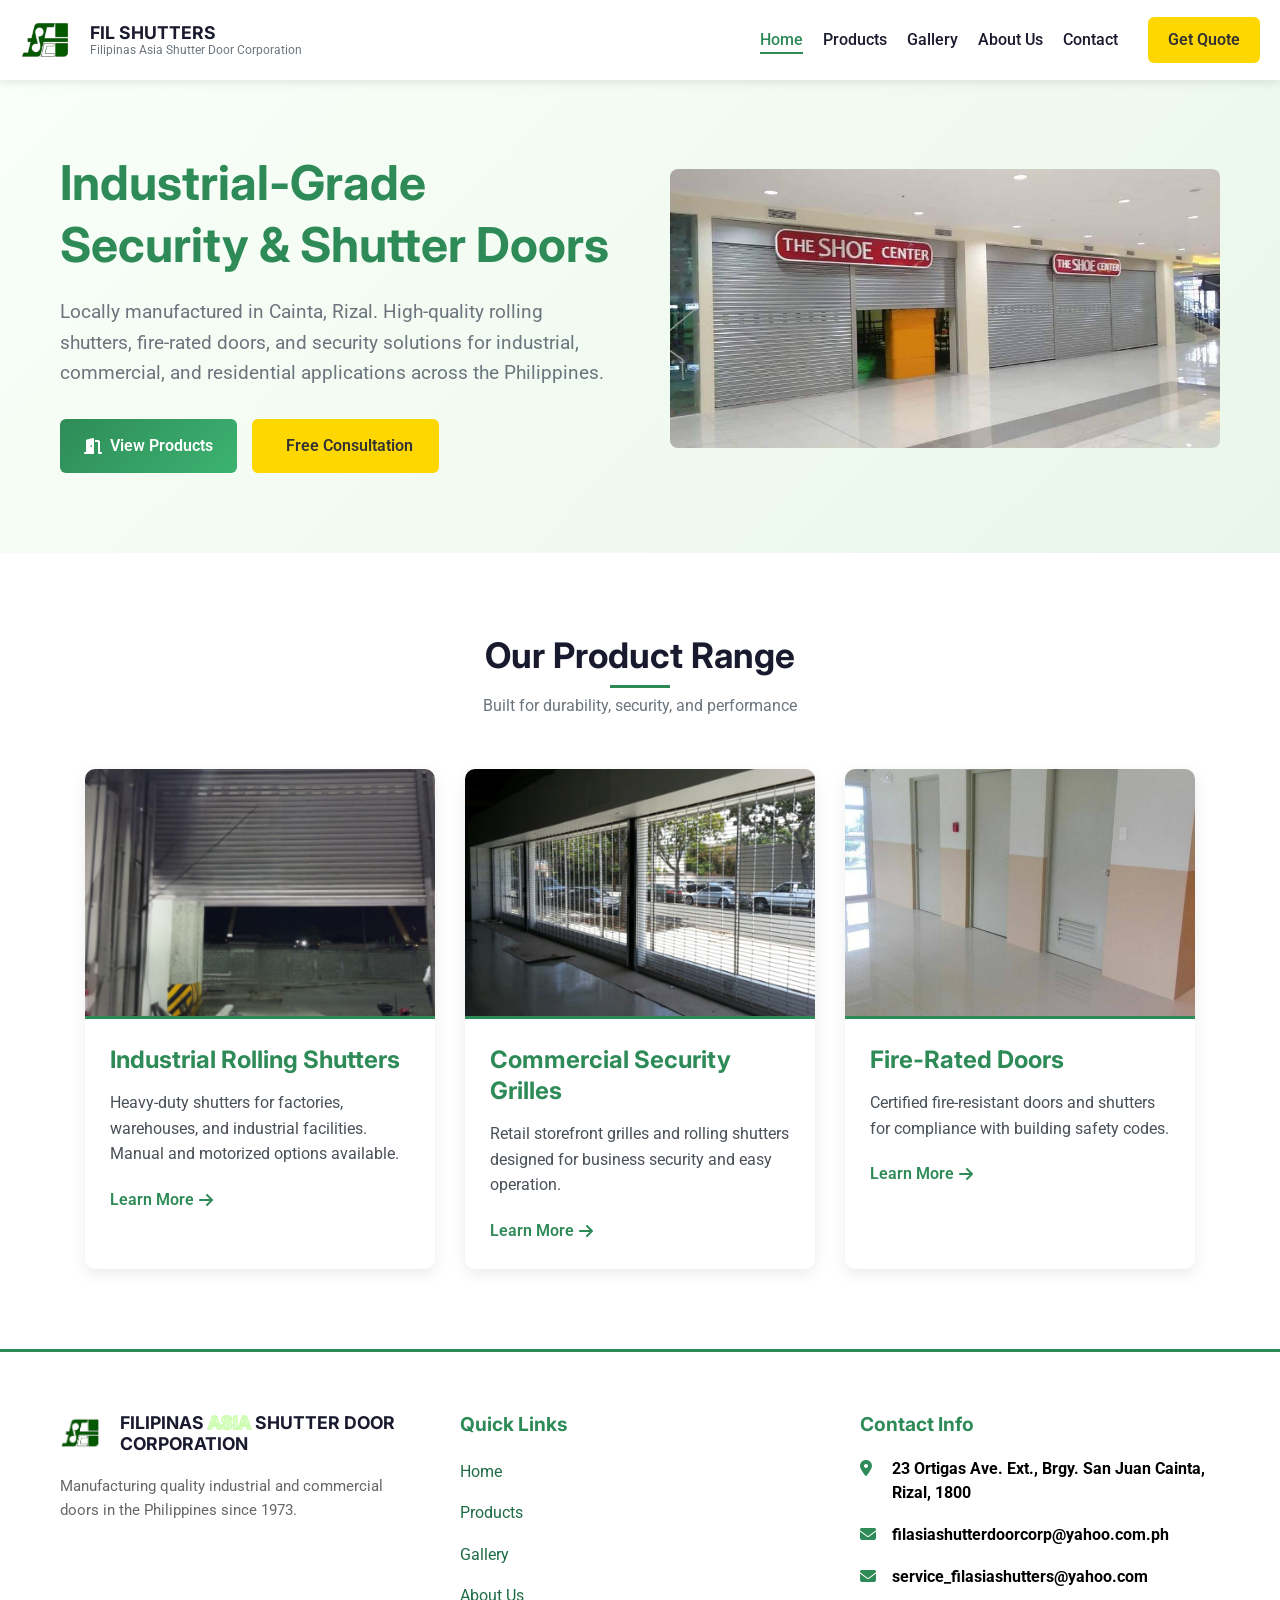
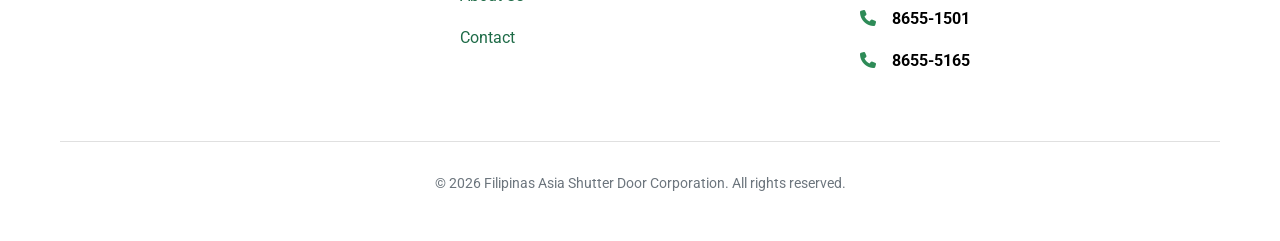
==== commit eefd06b4: "Update product images and improve project gallery content Replaced and updated several product image" ====
--- a/index.html
+++ b/index.html
@@ -61,7 +61,7 @@
                     </div>
                 </div>
                 <div class="hero-image">
-                        <img src="Assets/products/shutter1.png" alt="Industrial Shutter Doors" style="width:100%;height:100%;object-fit:cover;border-radius:8px;">
+                        <img src="Assets/shuttering.png" alt="Industrial Shutter Doors" style="width:100%;height:100%;object-fit:cover;border-radius:8px;">
                         </div>
                     </div>
                 </div>
@@ -89,7 +89,7 @@
                     <!-- Product 2 -->
                     <div class="product-card">
                         <div class="product-image">
-                            <img src="Assets/products/shutter2.png" alt="Grille Shutter" style="width:100%;height:100%;object-fit:cover;">
+                            <img src="Assets/products/shutter1.png" alt="Grille Shutter" style="width:100%;height:100%;object-fit:cover;">
                             </div>
                         <div class="product-content">
                             <h3>Commercial Security Grilles</h3>
--- a/style.css
+++ b/style.css
@@ -46,6 +46,11 @@
     text-decoration: none;
     color: inherit;
     transition: all 0.3s ease;
+}
+
+img {
+    max-width: 100%;
+    height: auto;
 }
 
 ul {
@@ -1167,6 +1172,19 @@
 }
 
 @media (max-width: 768px) {
+    .hero .container {
+        grid-template-columns: 1fr;
+        gap: 30px;
+    }
+    
+    .hero-title {
+        font-size: 2.2rem;
+    }
+    
+    .hero-subtitle {
+        font-size: 1rem;
+    }
+    
     .page-header {
         padding: 80px 0 40px;
     }
@@ -1186,6 +1204,10 @@
 }
 
 @media (max-width: 576px) {
+    .container {
+        padding: 0 15px;
+    }
+    
     .mission-grid,
     .advantages-grid,
     .services-grid,
@@ -1354,6 +1376,29 @@
     width: 100%;
 }
 
+@media (max-width: 768px) {
+    .products-grid {
+        grid-template-columns: 1fr;
+    }
+    
+    .product-hero h1 {
+        font-size: 2.2rem;
+    }
+    
+    .insulation-options {
+        flex-direction: column;
+    }
+    
+    .certifications-grid {
+        grid-template-columns: repeat(auto-fit, minmax(200px, 1fr));
+        gap: 15px;
+    }
+    
+    .certification-card {
+        padding: 20px 15px;
+    }
+}
+
 .outlined-text {
   color: transparent;
   -webkit-text-stroke-width: 2px;
--- a/style.css
+++ b/style.css
@@ -46,6 +46,11 @@
     text-decoration: none;
     color: inherit;
     transition: all 0.3s ease;
+}
+
+img {
+    max-width: 100%;
+    height: auto;
 }
 
 ul {
@@ -1167,6 +1172,19 @@
 }
 
 @media (max-width: 768px) {
+    .hero .container {
+        grid-template-columns: 1fr;
+        gap: 30px;
+    }
+    
+    .hero-title {
+        font-size: 2.2rem;
+    }
+    
+    .hero-subtitle {
+        font-size: 1rem;
+    }
+    
     .page-header {
         padding: 80px 0 40px;
     }
@@ -1186,6 +1204,10 @@
 }
 
 @media (max-width: 576px) {
+    .container {
+        padding: 0 15px;
+    }
+    
     .mission-grid,
     .advantages-grid,
     .services-grid,
@@ -1354,6 +1376,29 @@
     width: 100%;
 }
 
+@media (max-width: 768px) {
+    .products-grid {
+        grid-template-columns: 1fr;
+    }
+    
+    .product-hero h1 {
+        font-size: 2.2rem;
+    }
+    
+    .insulation-options {
+        flex-direction: column;
+    }
+    
+    .certifications-grid {
+        grid-template-columns: repeat(auto-fit, minmax(200px, 1fr));
+        gap: 15px;
+    }
+    
+    .certification-card {
+        padding: 20px 15px;
+    }
+}
+
 .outlined-text {
   color: transparent;
   -webkit-text-stroke-width: 2px;
